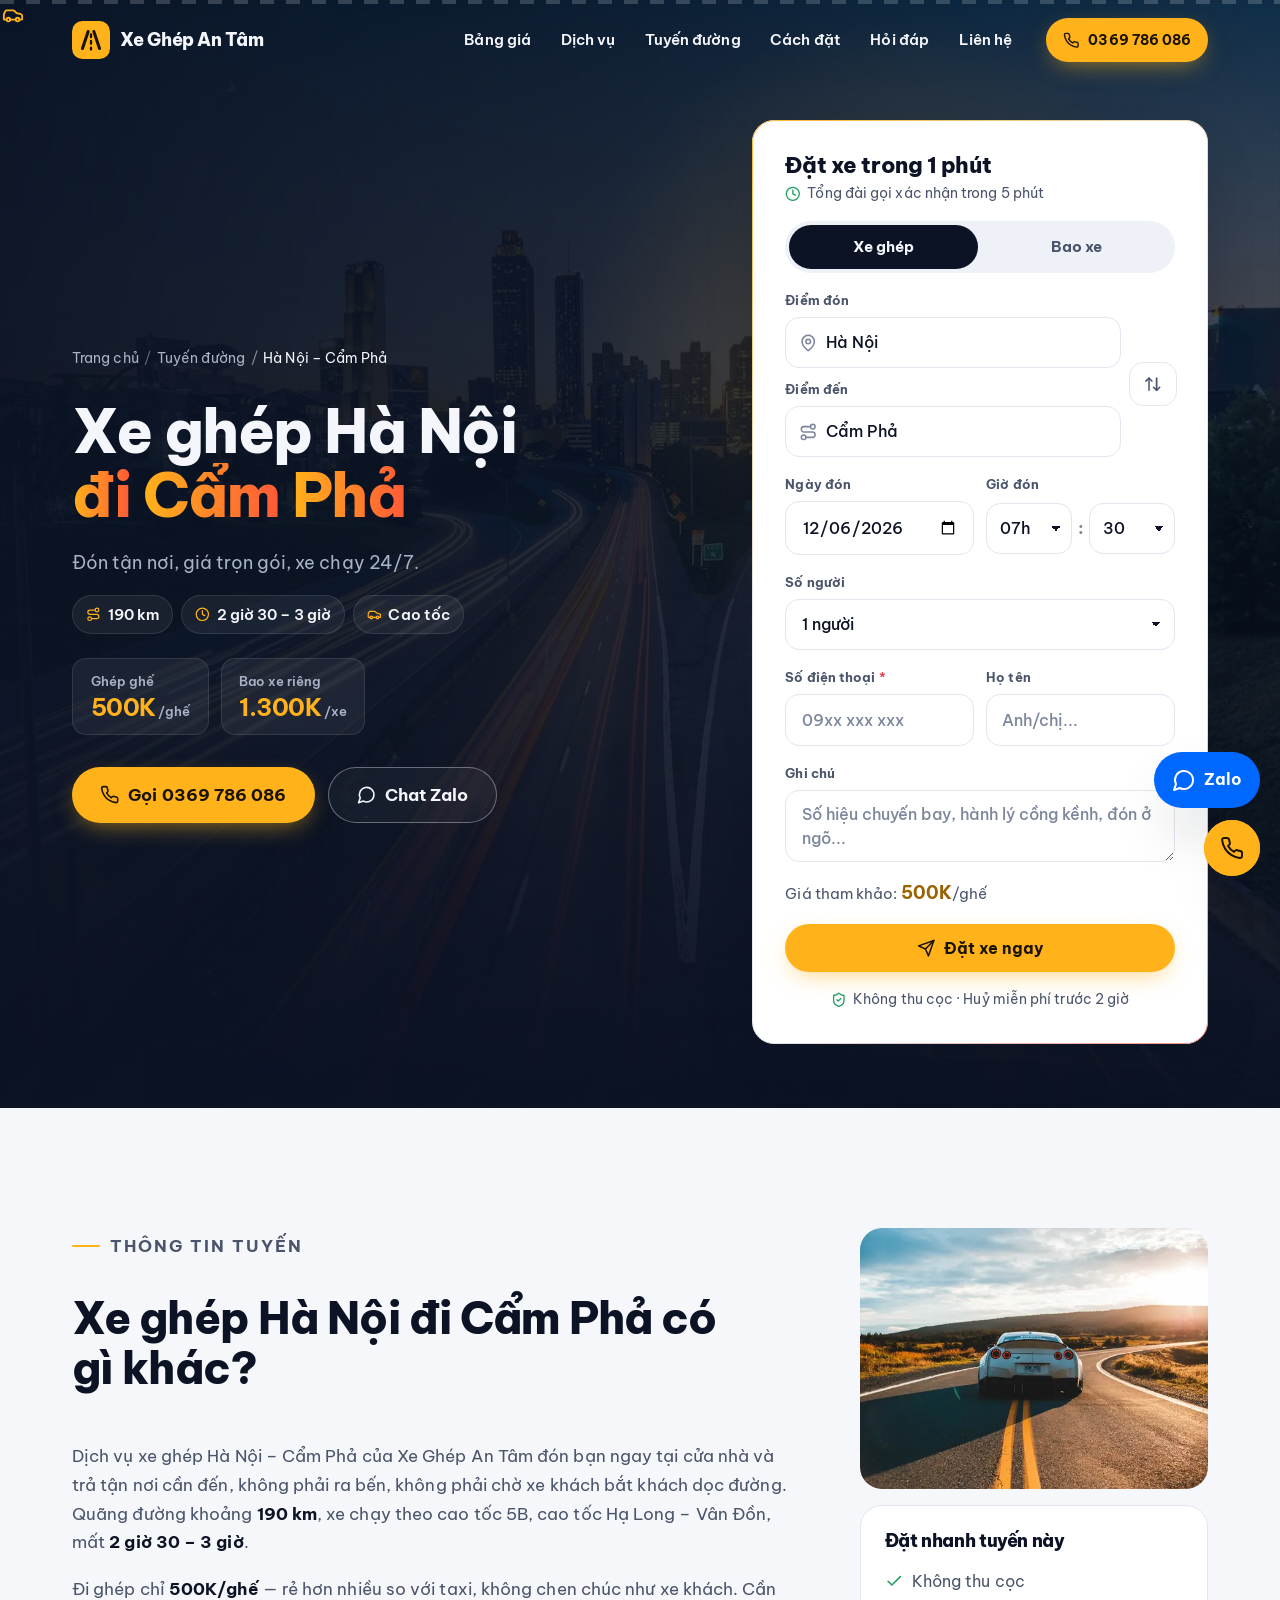
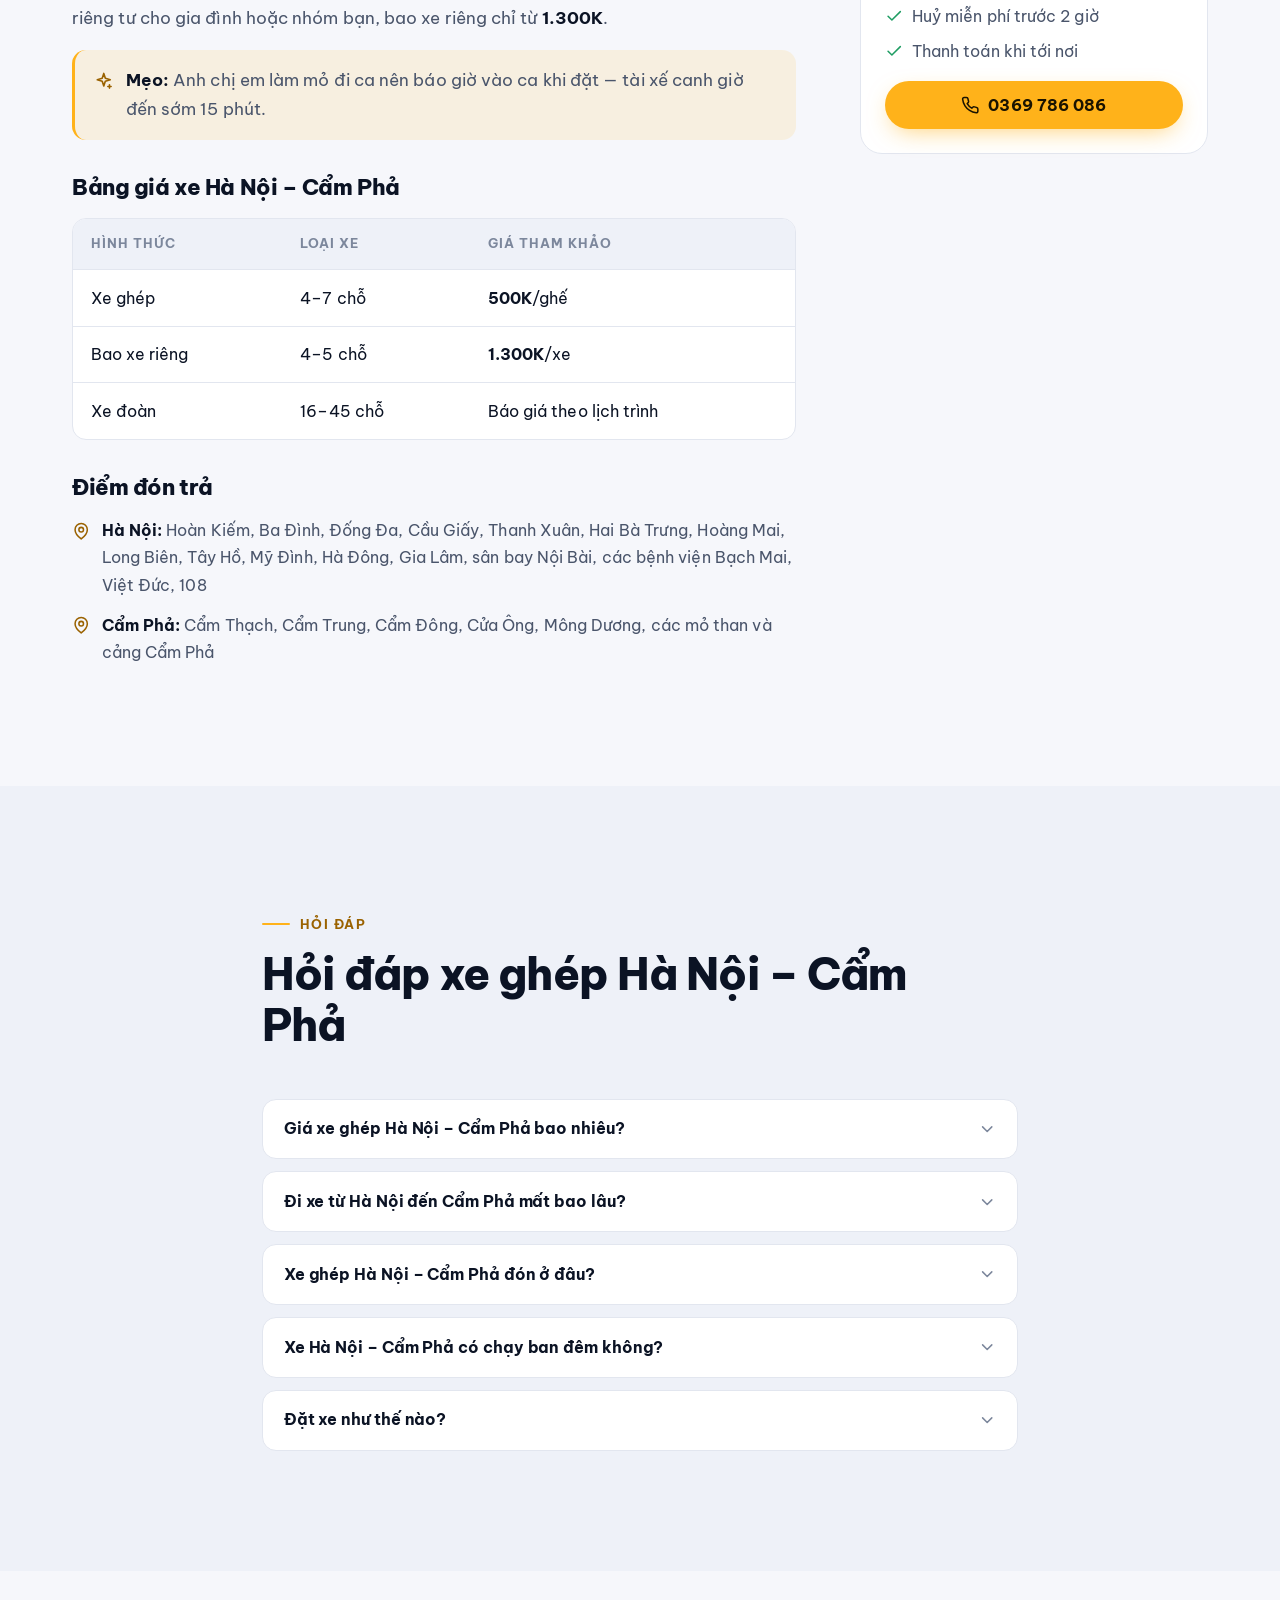
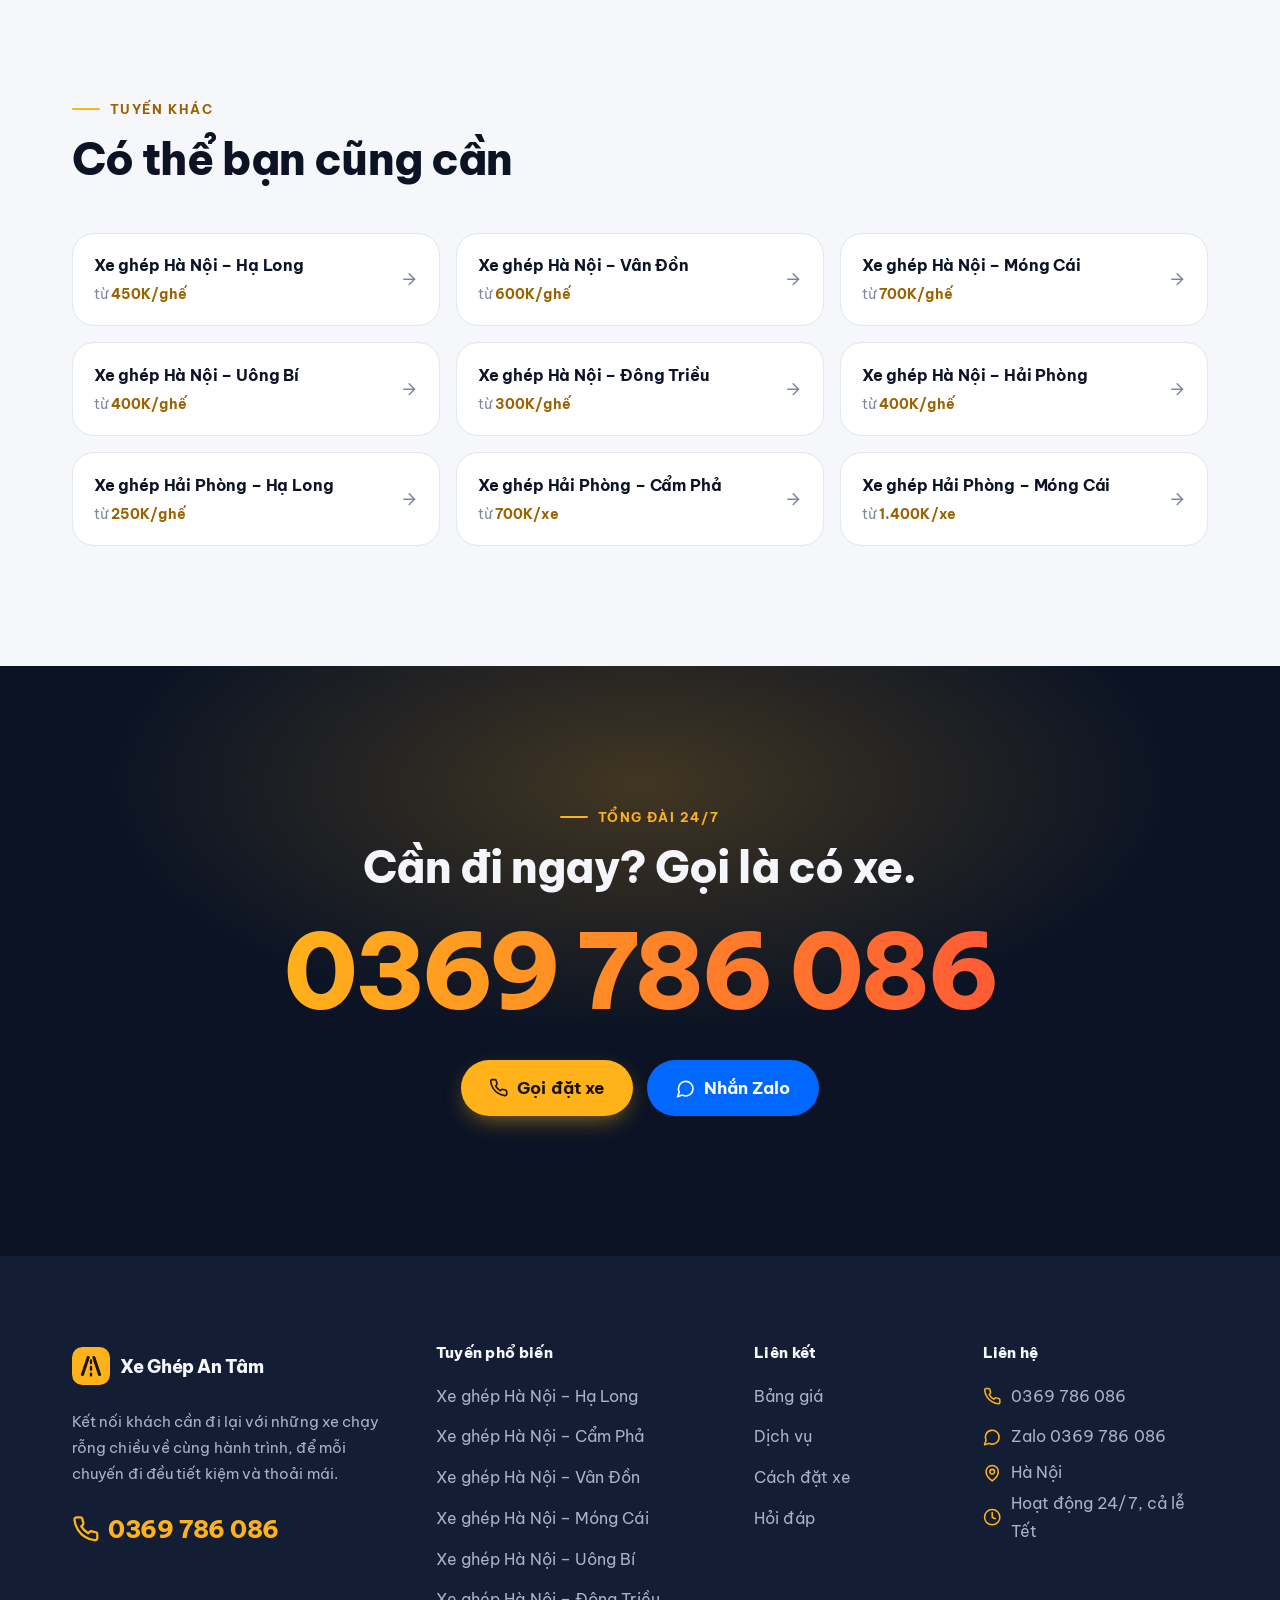
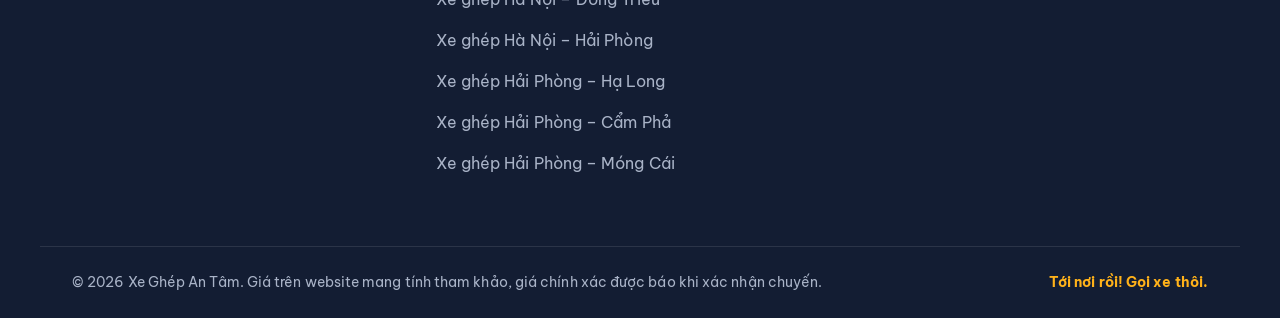
==== tuyen/xe-ghep-ha-noi-cam-pha.html @ deb12f68 "first commit" ====
<!doctype html>
<html lang="vi" class="no-js">
<head>
<meta charset="utf-8">
<script>document.documentElement.className="js"</script>
<meta name="viewport" content="width=device-width, initial-scale=1, viewport-fit=cover">
<title>Xe Ghép Hà Nội – Cẩm Phả Giá Từ 500K, Đón Tận Nơi 24/7</title>
<meta name="description" content="Xe ghép Hà Nội đi Cẩm Phả chỉ 500K/ghế, bao xe từ 1.300K. 190 km, 2 giờ 30 – 3 giờ. Đón trả tận nơi, giá trọn gói, chạy 24/7. Gọi 0369 786 086.">
<link rel="canonical" href="https://xeghepantam.vn/tuyen/xe-ghep-ha-noi-cam-pha.html">
<meta name="robots" content="index, follow, max-image-preview:large, max-snippet:-1">
<meta name="theme-color" content="#0B1324">
<meta name="format-detection" content="telephone=no">
<meta name="geo.region" content="VN-HN">
<meta name="geo.placename" content="Hà Nội">
<meta name="geo.position" content="21.0278;105.8342">
<meta name="ICBM" content="21.0278, 105.8342">
<meta property="og:type" content="website">
<meta property="og:locale" content="vi_VN">
<meta property="og:site_name" content="Xe Ghép An Tâm">
<meta property="og:title" content="Xe Ghép Hà Nội – Cẩm Phả Giá Từ 500K, Đón Tận Nơi 24/7">
<meta property="og:description" content="Xe ghép Hà Nội đi Cẩm Phả chỉ 500K/ghế, bao xe từ 1.300K. 190 km, 2 giờ 30 – 3 giờ. Đón trả tận nơi, giá trọn gói, chạy 24/7. Gọi 0369 786 086.">
<meta property="og:url" content="https://xeghepantam.vn/tuyen/xe-ghep-ha-noi-cam-pha.html">
<meta property="og:image" content="https://xeghepantam.vn/assets/img/og-cover.jpg">
<meta property="og:image:width" content="1200">
<meta property="og:image:height" content="630">
<meta name="twitter:card" content="summary_large_image">
<meta name="twitter:title" content="Xe Ghép Hà Nội – Cẩm Phả Giá Từ 500K, Đón Tận Nơi 24/7">
<meta name="twitter:description" content="Xe ghép Hà Nội đi Cẩm Phả chỉ 500K/ghế, bao xe từ 1.300K. 190 km, 2 giờ 30 – 3 giờ. Đón trả tận nơi, giá trọn gói, chạy 24/7. Gọi 0369 786 086.">
<meta name="twitter:image" content="https://xeghepantam.vn/assets/img/og-cover.jpg">
<link rel="icon" href="../favicon.svg" type="image/svg+xml">
<link rel="apple-touch-icon" href="../assets/img/apple-touch-icon.png">
<link rel="manifest" href="../site.webmanifest">
<link rel="preconnect" href="https://fonts.googleapis.com">
<link rel="preconnect" href="https://fonts.gstatic.com" crossorigin>
<link rel="stylesheet" href="https://fonts.googleapis.com/css2?family=Be+Vietnam+Pro:wght@400;500;600;700;800&amp;display=swap">
<link rel="preload" as="image" href="../assets/img/hero-cao-toc-dem-1920.webp" imagesrcset="../assets/img/hero-cao-toc-dem-960.webp 960w, ../assets/img/hero-cao-toc-dem-1920.webp 1920w" imagesizes="100vw" fetchpriority="high">
<link rel="stylesheet" href="../assets/css/styles.css">
<script type="application/ld+json">{"@context":"https://schema.org","@type":"Service","serviceType":"Xe ghép, bao xe liên tỉnh","name":"Xe ghép Hà Nội – Cẩm Phả","description":"Xe ghép Hà Nội đi Cẩm Phả chỉ 500K/ghế, bao xe từ 1.300K. 190 km, 2 giờ 30 – 3 giờ. Đón trả tận nơi, giá trọn gói, chạy 24/7. Gọi 0369 786 086.","url":"https://xeghepantam.vn/tuyen/xe-ghep-ha-noi-cam-pha.html","provider":{"@id":"https://xeghepantam.vn/#business","@type":"LocalBusiness","name":"Xe Ghép An Tâm","telephone":"+84369786086"},"areaServed":["Hà Nội","Cẩm Phả"],"offers":{"@type":"AggregateOffer","priceCurrency":"VND","lowPrice":500000,"highPrice":1300000,"offerCount":2}}</script><script type="application/ld+json">{"@context":"https://schema.org","@type":"BreadcrumbList","itemListElement":[{"@type":"ListItem","position":1,"name":"Trang chủ","item":"https://xeghepantam.vn/"},{"@type":"ListItem","position":2,"name":"Tuyến đường","item":"https://xeghepantam.vn/#tuyen-duong"},{"@type":"ListItem","position":3,"name":"Xe ghép Hà Nội – Cẩm Phả","item":"https://xeghepantam.vn/tuyen/xe-ghep-ha-noi-cam-pha.html"}]}</script><script type="application/ld+json">{"@context":"https://schema.org","@type":"FAQPage","mainEntity":[{"@type":"Question","name":"Giá xe ghép Hà Nội – Cẩm Phả bao nhiêu?","acceptedAnswer":{"@type":"Answer","text":"Xe ghép Hà Nội – Cẩm Phả: ghép ghế 500K/ghế; bao xe riêng 1.300K. Giá trọn gói đã gồm xăng xe, lái xe và vé cao tốc, được chốt khi tổng đài xác nhận."}},{"@type":"Question","name":"Đi xe từ Hà Nội đến Cẩm Phả mất bao lâu?","acceptedAnswer":{"@type":"Answer","text":"Quãng đường khoảng 190 km, xe đi mất 2 giờ 30 – 3 giờ theo cao tốc 5B, cao tốc Hạ Long – Vân Đồn, tuỳ tình trạng giao thông."}},{"@type":"Question","name":"Xe ghép Hà Nội – Cẩm Phả đón ở đâu?","acceptedAnswer":{"@type":"Answer","text":"Xe đón trả tận nơi tại Hoàn Kiếm, Ba Đình, Đống Đa, Cầu Giấy, Thanh Xuân, Hai Bà Trưng, Hoàng Mai, Long Biên, Tây Hồ, Mỹ Đình, Hà Đông, Gia Lâm, sân bay Nội Bài, các bệnh viện Bạch Mai, Việt Đức, 108 và Cẩm Thạch, Cẩm Trung, Cẩm Đông, Cửa Ông, Mông Dương, các mỏ than và cảng Cẩm Phả. Điểm xa trung tâm vui lòng báo khi đặt."}},{"@type":"Question","name":"Xe Hà Nội – Cẩm Phả có chạy ban đêm không?","acceptedAnswer":{"@type":"Answer","text":"Có. Xe chạy liên tục 24/7, kể cả chuyến đêm và ngày lễ Tết. Chuyến sau 22h nên đặt trước để được xếp xe."}},{"@type":"Question","name":"Đặt xe như thế nào?","acceptedAnswer":{"@type":"Answer","text":"Điền form trên trang, gọi 0369 786 086 hoặc nhắn Zalo. Tổng đài gọi lại xác nhận trong 5 phút."}}]}</script>
</head>
<body class="page-route">
<a class="skip-link" href="#noi-dung">Bỏ qua tới nội dung</a>
<div class="road-progress" aria-hidden="true"><span class="road-progress__bar"></span><span class="road-progress__car"><svg class="ico" viewBox="0 0 24 24" fill="none" stroke="currentColor" stroke-width="2" stroke-linecap="round" stroke-linejoin="round" aria-hidden="true"><path d="M19 17h2c.6 0 1-.4 1-1v-3c0-.9-.7-1.7-1.5-1.9C18.7 10.6 16 10 16 10s-1.3-1.4-2.2-2.3c-.5-.4-1.1-.7-1.8-.7H5c-.6 0-1.1.4-1.4.9l-1.4 2.9A3.7 3.7 0 0 0 2 12v4c0 .6.4 1 1 1h2"/><circle cx="7" cy="17" r="2"/><path d="M9 17h6"/><circle cx="17" cy="17" r="2"/></svg></span></div>
<header class="site-header" data-header>
  <div class="container header-inner">
    <a class="brand" href="../index.html" aria-label="Xe Ghép An Tâm – Trang chủ"><svg class="logo-mark" viewBox="0 0 40 40" aria-hidden="true"><rect width="40" height="40" rx="11" class="logo-bg"/><path d="M11 29 17 11M29 29 23 11" class="logo-road"/><path d="M20 14v3M20 21v3M20 28v2" class="logo-lane"/></svg><span>Xe Ghép An Tâm</span></a>
    <nav class="nav" id="site-nav" aria-label="Điều hướng chính"><ul><li><a href="../index.html#bang-gia">Bảng giá</a></li><li><a href="../index.html#dich-vu">Dịch vụ</a></li><li><a href="../index.html#tuyen-duong">Tuyến đường</a></li><li><a href="../index.html#quy-trinh">Cách đặt</a></li><li><a href="../index.html#hoi-dap">Hỏi đáp</a></li><li><a href="../index.html#lien-he">Liên hệ</a></li></ul></nav>
    <a class="btn btn-primary btn-sm header-call" href="tel:+84369786086" data-magnet><svg class="ico" viewBox="0 0 24 24" fill="none" stroke="currentColor" stroke-width="2" stroke-linecap="round" stroke-linejoin="round" aria-hidden="true"><path d="M22 16.92v3a2 2 0 0 1-2.18 2 19.79 19.79 0 0 1-8.63-3.07 19.5 19.5 0 0 1-6-6 19.79 19.79 0 0 1-3.07-8.67A2 2 0 0 1 4.11 2h3a2 2 0 0 1 2 1.72c.13.96.36 1.9.7 2.81a2 2 0 0 1-.45 2.11L8.09 9.91a16 16 0 0 0 6 6l1.27-1.27a2 2 0 0 1 2.11-.45c.91.34 1.85.57 2.81.7A2 2 0 0 1 22 16.92z"/></svg><span>0369 786 086</span></a>
    <button class="nav-toggle" type="button" aria-expanded="false" aria-controls="site-nav" aria-label="Mở menu"><svg class="ico ico-open" viewBox="0 0 24 24" fill="none" stroke="currentColor" stroke-width="2" stroke-linecap="round" stroke-linejoin="round" aria-hidden="true"><path d="M4 6h16M4 12h16M4 18h16"/></svg><svg class="ico ico-close" viewBox="0 0 24 24" fill="none" stroke="currentColor" stroke-width="2" stroke-linecap="round" stroke-linejoin="round" aria-hidden="true"><path d="M18 6 6 18M6 6l12 12"/></svg></button>
  </div>
</header>
<main id="noi-dung">
<section class="hero hero--route" aria-labelledby="hero-title">
  <div class="hero__media" aria-hidden="false">
    <img class="hero__img" data-parallax src="../assets/img/hero-cao-toc-dem-1920.webp"
      srcset="../assets/img/hero-cao-toc-dem-960.webp 960w, ../assets/img/hero-cao-toc-dem-1920.webp 1920w"
      sizes="100vw" width="1920" height="1239" alt="Xe ghép Hà Nội đi Cẩm Phả trên cao tốc" fetchpriority="high" decoding="async">
    <div class="hero__shade"></div>
    <div class="streaks" aria-hidden="true"><span class="streak" style="--s:0"></span><span class="streak" style="--s:1"></span><span class="streak" style="--s:2"></span><span class="streak" style="--s:3"></span><span class="streak" style="--s:4"></span><span class="streak" style="--s:5"></span><span class="streak" style="--s:6"></span></div>
    <div class="hero__spot" aria-hidden="true"></div>
  </div>
  <div class="container hero-grid">
    <div class="hero__copy">
      <nav class="crumbs" aria-label="Breadcrumb" data-anim style="--d:0"><ol>
        <li><a href="../index.html">Trang chủ</a></li><li><a href="../index.html#tuyen-duong">Tuyến đường</a></li>
        <li aria-current="page">Hà Nội – Cẩm Phả</li></ol></nav>
      <h1 class="h1 h1--route" id="hero-title"><span class="h1-word"><span style="--i:0">Xe</span></span> <span class="h1-word"><span style="--i:1">ghép</span></span> <span class="h1-word"><span style="--i:2">Hà</span></span> <span class="h1-word"><span style="--i:3">Nội</span></span><br> <span class="nowrap"><span class="h1-word h1-word--hl"><span style="--i:4">đi</span></span> <span class="h1-word h1-word--hl"><span style="--i:5">Cẩm</span></span> <span class="h1-word h1-word--hl"><span style="--i:6">Phả</span></span></span></h1>
      <p class="hero__lead" data-anim style="--d:5">Đón tận nơi, giá trọn gói, xe chạy 24/7.</p>
      <ul class="route-meta" data-anim style="--d:6">
        <li><svg class="ico" viewBox="0 0 24 24" fill="none" stroke="currentColor" stroke-width="2" stroke-linecap="round" stroke-linejoin="round" aria-hidden="true"><circle cx="6" cy="19" r="3"/><path d="M9 19h8.5a3.5 3.5 0 0 0 0-7h-11a3.5 3.5 0 0 1 0-7H15"/><circle cx="18" cy="5" r="3"/></svg>190 km</li><li><svg class="ico" viewBox="0 0 24 24" fill="none" stroke="currentColor" stroke-width="2" stroke-linecap="round" stroke-linejoin="round" aria-hidden="true"><circle cx="12" cy="12" r="10"/><path d="M12 6v6l4 2"/></svg>2 giờ 30 – 3 giờ</li><li><svg class="ico" viewBox="0 0 24 24" fill="none" stroke="currentColor" stroke-width="2" stroke-linecap="round" stroke-linejoin="round" aria-hidden="true"><path d="M19 17h2c.6 0 1-.4 1-1v-3c0-.9-.7-1.7-1.5-1.9C18.7 10.6 16 10 16 10s-1.3-1.4-2.2-2.3c-.5-.4-1.1-.7-1.8-.7H5c-.6 0-1.1.4-1.4.9l-1.4 2.9A3.7 3.7 0 0 0 2 12v4c0 .6.4 1 1 1h2"/><circle cx="7" cy="17" r="2"/><path d="M9 17h6"/><circle cx="17" cy="17" r="2"/></svg>Cao tốc</li></ul>
      <ul class="price-chips" data-anim style="--d:7"><li><span>Ghép ghế</span><b>500K<small>/ghế</small></b></li><li><span>Bao xe riêng</span><b>1.300K<small>/xe</small></b></li></ul>
      <div class="hero__ctas" data-anim style="--d:9">
        <a class="btn btn-primary btn-lg" href="tel:+84369786086" data-magnet><svg class="ico" viewBox="0 0 24 24" fill="none" stroke="currentColor" stroke-width="2" stroke-linecap="round" stroke-linejoin="round" aria-hidden="true"><path d="M22 16.92v3a2 2 0 0 1-2.18 2 19.79 19.79 0 0 1-8.63-3.07 19.5 19.5 0 0 1-6-6 19.79 19.79 0 0 1-3.07-8.67A2 2 0 0 1 4.11 2h3a2 2 0 0 1 2 1.72c.13.96.36 1.9.7 2.81a2 2 0 0 1-.45 2.11L8.09 9.91a16 16 0 0 0 6 6l1.27-1.27a2 2 0 0 1 2.11-.45c.91.34 1.85.57 2.81.7A2 2 0 0 1 22 16.92z"/></svg><span>Gọi 0369 786 086</span></a>
        <a class="btn btn-ghost btn-lg" href="https://zalo.me/0369786086" target="_blank" rel="noopener"><svg class="ico" viewBox="0 0 24 24" fill="none" stroke="currentColor" stroke-width="2" stroke-linecap="round" stroke-linejoin="round" aria-hidden="true"><path d="M7.9 20A9 9 0 1 0 4 16.1L2 22z"/></svg><span>Chat Zalo</span></a>
      </div>
    </div>
    <div class="hero__form" id="dat-xe" data-anim style="--d:4"><form class="booking card" id="booking-form" novalidate aria-labelledby="booking-title">
  <div class="booking__head">
    <h2 class="booking__title" id="booking-title">Đặt xe trong 1 phút</h2>
    <p class="booking__sub"><svg class="ico" viewBox="0 0 24 24" fill="none" stroke="currentColor" stroke-width="2" stroke-linecap="round" stroke-linejoin="round" aria-hidden="true"><circle cx="12" cy="12" r="10"/><path d="M12 6v6l4 2"/></svg> Tổng đài gọi xác nhận trong 5 phút</p>
  </div>
  <fieldset class="seg" aria-label="Hình thức đi"><label class="seg__opt"><input type="radio" name="loai" value="Xe ghép" checked><span>Xe ghép</span></label><label class="seg__opt"><input type="radio" name="loai" value="Bao xe"><span>Bao xe</span></label></fieldset>
  <div class="route-fields">
    <div class="field"><label for="f-from">Điểm đón</label>
      <div class="field__icon"><svg class="ico" viewBox="0 0 24 24" fill="none" stroke="currentColor" stroke-width="2" stroke-linecap="round" stroke-linejoin="round" aria-hidden="true"><path d="M20 10c0 6-8 12-8 12s-8-6-8-12a8 8 0 0 1 16 0Z"/><circle cx="12" cy="10" r="3"/></svg><input id="f-from" name="diem_don" list="dl-places" placeholder="VD: Cầu Giấy, Hà Nội" value="Hà Nội" required autocomplete="address-level2"></div></div>
    <button class="swap" type="button" data-swap aria-label="Đổi chiều điểm đón và điểm đến"><svg class="ico" viewBox="0 0 24 24" fill="none" stroke="currentColor" stroke-width="2" stroke-linecap="round" stroke-linejoin="round" aria-hidden="true"><path d="m16 3 4 4-4 4"/><path d="M20 7H4"/><path d="m8 21-4-4 4-4"/><path d="M4 17h16"/></svg></button>
    <div class="field"><label for="f-to">Điểm đến</label>
      <div class="field__icon"><svg class="ico" viewBox="0 0 24 24" fill="none" stroke="currentColor" stroke-width="2" stroke-linecap="round" stroke-linejoin="round" aria-hidden="true"><circle cx="6" cy="19" r="3"/><path d="M9 19h8.5a3.5 3.5 0 0 0 0-7h-11a3.5 3.5 0 0 1 0-7H15"/><circle cx="18" cy="5" r="3"/></svg><input id="f-to" name="diem_den" list="dl-places" placeholder="VD: Bãi Cháy, Hạ Long" value="Cẩm Phả" required></div></div>
  </div>
  <datalist id="dl-places"><option value="Cẩm Phả"><option value="Hà Nội"><option value="Hạ Long"><option value="Hải Phòng"><option value="Móng Cái"><option value="Uông Bí"><option value="Vân Đồn"><option value="Đông Triều"></datalist>
  <div class="grid-2">
    <div class="field"><label for="f-date">Ngày đón</label>
      <input id="f-date" name="ngay_don" type="date" required></div>
    <div class="field"><label for="f-hour">Giờ đón</label>
      <div class="time-pick">
        <select id="f-hour" name="gio" aria-label="Giờ"><option value="00">00h</option><option value="01">01h</option><option value="02">02h</option><option value="03">03h</option><option value="04">04h</option><option value="05">05h</option><option value="06">06h</option><option value="07">07h</option><option value="08">08h</option><option value="09">09h</option><option value="10">10h</option><option value="11">11h</option><option value="12">12h</option><option value="13">13h</option><option value="14">14h</option><option value="15">15h</option><option value="16">16h</option><option value="17">17h</option><option value="18">18h</option><option value="19">19h</option><option value="20">20h</option><option value="21">21h</option><option value="22">22h</option><option value="23">23h</option></select><span aria-hidden="true">:</span>
        <select id="f-min" name="phut" aria-label="Phút"><option value="00">00</option><option value="05">05</option><option value="10">10</option><option value="15">15</option><option value="20">20</option><option value="25">25</option><option value="30">30</option><option value="35">35</option><option value="40">40</option><option value="45">45</option><option value="50">50</option><option value="55">55</option></select></div></div>
  </div>
  <div class="grid-2">
    <div class="field"><label for="f-seats" data-seat-label>Số người</label>
      <select id="f-seats" name="so_nguoi"><option value="1">1 người</option><option value="2">2 người</option><option value="3">3 người</option><option value="4">4 người</option><option value="5">5 người</option><option value="6">6 người</option><option value="7">7 người</option></select></div>
    <div class="field field--car" data-car-field hidden><label for="f-car">Loại xe</label>
      <select id="f-car" name="loai_xe"><option>Xe 4–5 chỗ</option><option>Xe 7 chỗ</option><option>Xe 16 chỗ</option><option>Xe 29 chỗ</option><option>Xe 45 chỗ</option></select></div>
  </div>
  <div class="grid-2">
    <div class="field"><label for="f-phone">Số điện thoại <abbr title="bắt buộc">*</abbr></label>
      <input id="f-phone" name="sdt" type="tel" inputmode="tel" placeholder="09xx xxx xxx" required autocomplete="tel"></div>
    <div class="field"><label for="f-name">Họ tên</label>
      <input id="f-name" name="ho_ten" placeholder="Anh/chị..." autocomplete="name"></div>
  </div>
  <div class="field"><label for="f-note">Ghi chú</label>
    <textarea id="f-note" name="ghi_chu" rows="2" placeholder="Số hiệu chuyến bay, hành lý cồng kềnh, đón ở ngõ..."></textarea></div>
  <input class="hp" name="website" tabindex="-1" autocomplete="off" aria-hidden="true">
  <p class="estimate" data-estimate aria-live="polite"></p>
  <p class="form-error" data-form-error role="alert"></p>
  <button class="btn btn-primary btn-block" type="submit"><svg class="ico" viewBox="0 0 24 24" fill="none" stroke="currentColor" stroke-width="2" stroke-linecap="round" stroke-linejoin="round" aria-hidden="true"><path d="m22 2-7 20-4-9-9-4Z"/><path d="M22 2 11 13"/></svg><span>Đặt xe ngay</span></button>
  <p class="booking__foot"><svg class="ico" viewBox="0 0 24 24" fill="none" stroke="currentColor" stroke-width="2" stroke-linecap="round" stroke-linejoin="round" aria-hidden="true"><path d="M20 13c0 5-3.5 7.5-7.66 8.95a1 1 0 0 1-.67-.01C7.5 20.5 4 18 4 13V6a1 1 0 0 1 1-1c2 0 4.5-1.2 6.24-2.72a1.17 1.17 0 0 1 1.52 0C14.51 3.81 17 5 19 5a1 1 0 0 1 1 1z"/><path d="m9 12 2 2 4-4"/></svg> Không thu cọc · Huỷ miễn phí trước 2 giờ</p>
</form></div>
  </div>
</section>

<section class="section" aria-labelledby="about-title">
  <div class="container article-grid">
    <article class="prose">
      <p class="eyebrow" data-reveal>Thông tin tuyến</p>
      <h2 class="h2" id="about-title" data-float>Xe ghép Hà Nội đi Cẩm Phả có gì khác?</h2>
      <p data-reveal>Dịch vụ xe ghép Hà Nội – Cẩm Phả của Xe Ghép An Tâm đón bạn ngay tại cửa nhà và trả tận nơi cần đến,
        không phải ra bến, không phải chờ xe khách bắt khách dọc đường. Quãng đường khoảng <strong>190 km</strong>,
        xe chạy theo cao tốc 5B, cao tốc Hạ Long – Vân Đồn, mất <strong>2 giờ 30 – 3 giờ</strong>.</p>
      <p data-reveal>Đi ghép chỉ <strong>500K/ghế</strong> — rẻ hơn nhiều so với taxi, không chen chúc như xe khách. Cần riêng tư cho gia đình hoặc nhóm bạn, bao xe riêng chỉ từ <strong>1.300K</strong>.</p>
      <p class="tip" data-reveal><svg class="ico" viewBox="0 0 24 24" fill="none" stroke="currentColor" stroke-width="2" stroke-linecap="round" stroke-linejoin="round" aria-hidden="true"><path d="M12 3l1.9 5.8L20 10.7l-6.1 1.9L12 18.4l-1.9-5.8L4 10.7l6.1-1.9z"/><path d="M19 17v4M17 19h4"/></svg><span><strong>Mẹo:</strong> Anh chị em làm mỏ đi ca nên báo giờ vào ca khi đặt — tài xế canh giờ đến sớm 15 phút.</span></p>
      <h3 data-reveal>Bảng giá xe Hà Nội – Cẩm Phả</h3>
      <div class="table-wrap" data-reveal><table class="price-table">
        <thead><tr><th scope="col">Hình thức</th><th scope="col">Loại xe</th><th scope="col">Giá tham khảo</th></tr></thead>
        <tbody>
          <tr><td>Xe ghép</td><td>4–7 chỗ</td><td><b>500K</b>/ghế</td></tr><tr><td>Bao xe riêng</td><td>4–5 chỗ</td><td><b>1.300K</b>/xe</td></tr>
          <tr><td>Xe đoàn</td><td>16–45 chỗ</td><td>Báo giá theo lịch trình</td></tr>
        </tbody></table></div>
      <h3 data-reveal>Điểm đón trả</h3>
      <ul class="areas" data-reveal>
        <li><svg class="ico" viewBox="0 0 24 24" fill="none" stroke="currentColor" stroke-width="2" stroke-linecap="round" stroke-linejoin="round" aria-hidden="true"><path d="M20 10c0 6-8 12-8 12s-8-6-8-12a8 8 0 0 1 16 0Z"/><circle cx="12" cy="10" r="3"/></svg><div><b>Hà Nội:</b> Hoàn Kiếm, Ba Đình, Đống Đa, Cầu Giấy, Thanh Xuân, Hai Bà Trưng, Hoàng Mai, Long Biên, Tây Hồ, Mỹ Đình, Hà Đông, Gia Lâm, sân bay Nội Bài, các bệnh viện Bạch Mai, Việt Đức, 108</div></li>
        <li><svg class="ico" viewBox="0 0 24 24" fill="none" stroke="currentColor" stroke-width="2" stroke-linecap="round" stroke-linejoin="round" aria-hidden="true"><path d="M20 10c0 6-8 12-8 12s-8-6-8-12a8 8 0 0 1 16 0Z"/><circle cx="12" cy="10" r="3"/></svg><div><b>Cẩm Phả:</b> Cẩm Thạch, Cẩm Trung, Cẩm Đông, Cửa Ông, Mông Dương, các mỏ than và cảng Cẩm Phả</div></li></ul>
    </article>
    <aside class="article-aside" data-reveal>
      <img class="aside-img" src="../assets/img/duong-dai-1200.webp" srcset="../assets/img/duong-dai-640.webp 640w, ../assets/img/duong-dai-1200.webp 1200w" sizes="(max-width: 1024px) 100vw, 40vw" width="1200" height="800" alt="Xe phục vụ tuyến Hà Nội – Cẩm Phả" loading="lazy" decoding="async">
      <div class="aside-card card">
        <h3>Đặt nhanh tuyến này</h3>
        <ul class="aside-list"><li><svg class="ico" viewBox="0 0 24 24" fill="none" stroke="currentColor" stroke-width="2" stroke-linecap="round" stroke-linejoin="round" aria-hidden="true"><path d="M20 6 9 17l-5-5"/></svg>Không thu cọc</li><li><svg class="ico" viewBox="0 0 24 24" fill="none" stroke="currentColor" stroke-width="2" stroke-linecap="round" stroke-linejoin="round" aria-hidden="true"><path d="M20 6 9 17l-5-5"/></svg>Huỷ miễn phí trước 2 giờ</li><li><svg class="ico" viewBox="0 0 24 24" fill="none" stroke="currentColor" stroke-width="2" stroke-linecap="round" stroke-linejoin="round" aria-hidden="true"><path d="M20 6 9 17l-5-5"/></svg>Thanh toán khi tới nơi</li></ul>
        <a class="btn btn-primary btn-block" href="tel:+84369786086"><svg class="ico" viewBox="0 0 24 24" fill="none" stroke="currentColor" stroke-width="2" stroke-linecap="round" stroke-linejoin="round" aria-hidden="true"><path d="M22 16.92v3a2 2 0 0 1-2.18 2 19.79 19.79 0 0 1-8.63-3.07 19.5 19.5 0 0 1-6-6 19.79 19.79 0 0 1-3.07-8.67A2 2 0 0 1 4.11 2h3a2 2 0 0 1 2 1.72c.13.96.36 1.9.7 2.81a2 2 0 0 1-.45 2.11L8.09 9.91a16 16 0 0 0 6 6l1.27-1.27a2 2 0 0 1 2.11-.45c.91.34 1.85.57 2.81.7A2 2 0 0 1 22 16.92z"/></svg><span>0369 786 086</span></a>
      </div>
    </aside>
  </div>
</section>

<section class="section section--alt" id="hoi-dap" aria-labelledby="faq-title">
  <div class="container container--narrow">
    <p class="eyebrow" data-reveal>Hỏi đáp</p>
    <h2 class="h2" id="faq-title" data-float>Hỏi đáp xe ghép Hà Nội – Cẩm Phả</h2>
    <div class="faq"><details class="faq__item" data-reveal><summary><h3>Giá xe ghép Hà Nội – Cẩm Phả bao nhiêu?</h3><svg class="ico" viewBox="0 0 24 24" fill="none" stroke="currentColor" stroke-width="2" stroke-linecap="round" stroke-linejoin="round" aria-hidden="true"><path d="m6 9 6 6 6-6"/></svg></summary><div class="faq__a"><p>Xe ghép Hà Nội – Cẩm Phả: ghép ghế 500K/ghế; bao xe riêng 1.300K. Giá trọn gói đã gồm xăng xe, lái xe và vé cao tốc, được chốt khi tổng đài xác nhận.</p></div></details><details class="faq__item" data-reveal><summary><h3>Đi xe từ Hà Nội đến Cẩm Phả mất bao lâu?</h3><svg class="ico" viewBox="0 0 24 24" fill="none" stroke="currentColor" stroke-width="2" stroke-linecap="round" stroke-linejoin="round" aria-hidden="true"><path d="m6 9 6 6 6-6"/></svg></summary><div class="faq__a"><p>Quãng đường khoảng 190 km, xe đi mất 2 giờ 30 – 3 giờ theo cao tốc 5B, cao tốc Hạ Long – Vân Đồn, tuỳ tình trạng giao thông.</p></div></details><details class="faq__item" data-reveal><summary><h3>Xe ghép Hà Nội – Cẩm Phả đón ở đâu?</h3><svg class="ico" viewBox="0 0 24 24" fill="none" stroke="currentColor" stroke-width="2" stroke-linecap="round" stroke-linejoin="round" aria-hidden="true"><path d="m6 9 6 6 6-6"/></svg></summary><div class="faq__a"><p>Xe đón trả tận nơi tại Hoàn Kiếm, Ba Đình, Đống Đa, Cầu Giấy, Thanh Xuân, Hai Bà Trưng, Hoàng Mai, Long Biên, Tây Hồ, Mỹ Đình, Hà Đông, Gia Lâm, sân bay Nội Bài, các bệnh viện Bạch Mai, Việt Đức, 108 và Cẩm Thạch, Cẩm Trung, Cẩm Đông, Cửa Ông, Mông Dương, các mỏ than và cảng Cẩm Phả. Điểm xa trung tâm vui lòng báo khi đặt.</p></div></details><details class="faq__item" data-reveal><summary><h3>Xe Hà Nội – Cẩm Phả có chạy ban đêm không?</h3><svg class="ico" viewBox="0 0 24 24" fill="none" stroke="currentColor" stroke-width="2" stroke-linecap="round" stroke-linejoin="round" aria-hidden="true"><path d="m6 9 6 6 6-6"/></svg></summary><div class="faq__a"><p>Có. Xe chạy liên tục 24/7, kể cả chuyến đêm và ngày lễ Tết. Chuyến sau 22h nên đặt trước để được xếp xe.</p></div></details><details class="faq__item" data-reveal><summary><h3>Đặt xe như thế nào?</h3><svg class="ico" viewBox="0 0 24 24" fill="none" stroke="currentColor" stroke-width="2" stroke-linecap="round" stroke-linejoin="round" aria-hidden="true"><path d="m6 9 6 6 6-6"/></svg></summary><div class="faq__a"><p>Điền form trên trang, gọi 0369 786 086 hoặc nhắn Zalo. Tổng đài gọi lại xác nhận trong 5 phút.</p></div></details></div>
  </div>
</section>

<section class="section" aria-labelledby="other-title">
  <div class="container">
    <p class="eyebrow" data-reveal>Tuyến khác</p>
    <h2 class="h2" id="other-title" data-float>Có thể bạn cũng cần</h2>
    <ul class="route-list"><li><a class="route-link card" href="xe-ghep-ha-noi-ha-long.html"><span class="route-link__name">Xe ghép Hà Nội – Hạ Long</span><span class="route-link__meta">từ <b>450K/ghế</b></span><svg class="ico route-link__arrow" viewBox="0 0 24 24" fill="none" stroke="currentColor" stroke-width="2" stroke-linecap="round" stroke-linejoin="round" aria-hidden="true"><path d="M5 12h14"/><path d="m12 5 7 7-7 7"/></svg></a></li><li><a class="route-link card" href="xe-ghep-ha-noi-van-don.html"><span class="route-link__name">Xe ghép Hà Nội – Vân Đồn</span><span class="route-link__meta">từ <b>600K/ghế</b></span><svg class="ico route-link__arrow" viewBox="0 0 24 24" fill="none" stroke="currentColor" stroke-width="2" stroke-linecap="round" stroke-linejoin="round" aria-hidden="true"><path d="M5 12h14"/><path d="m12 5 7 7-7 7"/></svg></a></li><li><a class="route-link card" href="xe-ghep-ha-noi-mong-cai.html"><span class="route-link__name">Xe ghép Hà Nội – Móng Cái</span><span class="route-link__meta">từ <b>700K/ghế</b></span><svg class="ico route-link__arrow" viewBox="0 0 24 24" fill="none" stroke="currentColor" stroke-width="2" stroke-linecap="round" stroke-linejoin="round" aria-hidden="true"><path d="M5 12h14"/><path d="m12 5 7 7-7 7"/></svg></a></li><li><a class="route-link card" href="xe-ghep-ha-noi-uong-bi.html"><span class="route-link__name">Xe ghép Hà Nội – Uông Bí</span><span class="route-link__meta">từ <b>400K/ghế</b></span><svg class="ico route-link__arrow" viewBox="0 0 24 24" fill="none" stroke="currentColor" stroke-width="2" stroke-linecap="round" stroke-linejoin="round" aria-hidden="true"><path d="M5 12h14"/><path d="m12 5 7 7-7 7"/></svg></a></li><li><a class="route-link card" href="xe-ghep-ha-noi-dong-trieu.html"><span class="route-link__name">Xe ghép Hà Nội – Đông Triều</span><span class="route-link__meta">từ <b>300K/ghế</b></span><svg class="ico route-link__arrow" viewBox="0 0 24 24" fill="none" stroke="currentColor" stroke-width="2" stroke-linecap="round" stroke-linejoin="round" aria-hidden="true"><path d="M5 12h14"/><path d="m12 5 7 7-7 7"/></svg></a></li><li><a class="route-link card" href="xe-ghep-ha-noi-hai-phong.html"><span class="route-link__name">Xe ghép Hà Nội – Hải Phòng</span><span class="route-link__meta">từ <b>400K/ghế</b></span><svg class="ico route-link__arrow" viewBox="0 0 24 24" fill="none" stroke="currentColor" stroke-width="2" stroke-linecap="round" stroke-linejoin="round" aria-hidden="true"><path d="M5 12h14"/><path d="m12 5 7 7-7 7"/></svg></a></li><li><a class="route-link card" href="xe-ghep-hai-phong-ha-long.html"><span class="route-link__name">Xe ghép Hải Phòng – Hạ Long</span><span class="route-link__meta">từ <b>250K/ghế</b></span><svg class="ico route-link__arrow" viewBox="0 0 24 24" fill="none" stroke="currentColor" stroke-width="2" stroke-linecap="round" stroke-linejoin="round" aria-hidden="true"><path d="M5 12h14"/><path d="m12 5 7 7-7 7"/></svg></a></li><li><a class="route-link card" href="xe-ghep-hai-phong-cam-pha.html"><span class="route-link__name">Xe ghép Hải Phòng – Cẩm Phả</span><span class="route-link__meta">từ <b>700K/xe</b></span><svg class="ico route-link__arrow" viewBox="0 0 24 24" fill="none" stroke="currentColor" stroke-width="2" stroke-linecap="round" stroke-linejoin="round" aria-hidden="true"><path d="M5 12h14"/><path d="m12 5 7 7-7 7"/></svg></a></li><li><a class="route-link card" href="xe-ghep-hai-phong-mong-cai.html"><span class="route-link__name">Xe ghép Hải Phòng – Móng Cái</span><span class="route-link__meta">từ <b>1.400K/xe</b></span><svg class="ico route-link__arrow" viewBox="0 0 24 24" fill="none" stroke="currentColor" stroke-width="2" stroke-linecap="round" stroke-linejoin="round" aria-hidden="true"><path d="M5 12h14"/><path d="m12 5 7 7-7 7"/></svg></a></li></ul>
  </div>
</section>
<section class="cta" aria-labelledby="cta-title">
  <div class="cta__glow" aria-hidden="true"></div>
  <div class="container cta__inner">
    <p class="eyebrow eyebrow--dark" data-reveal>Tổng đài 24/7</p>
    <h2 class="h2 h2--light" id="cta-title" data-float>Cần đi ngay? Gọi là có xe.</h2>
    <a class="cta__phone" href="tel:+84369786086" data-magnet>0369 786 086</a>
    <div class="cta__actions" data-reveal>
      <a class="btn btn-primary btn-lg" href="tel:+84369786086" data-magnet><svg class="ico" viewBox="0 0 24 24" fill="none" stroke="currentColor" stroke-width="2" stroke-linecap="round" stroke-linejoin="round" aria-hidden="true"><path d="M22 16.92v3a2 2 0 0 1-2.18 2 19.79 19.79 0 0 1-8.63-3.07 19.5 19.5 0 0 1-6-6 19.79 19.79 0 0 1-3.07-8.67A2 2 0 0 1 4.11 2h3a2 2 0 0 1 2 1.72c.13.96.36 1.9.7 2.81a2 2 0 0 1-.45 2.11L8.09 9.91a16 16 0 0 0 6 6l1.27-1.27a2 2 0 0 1 2.11-.45c.91.34 1.85.57 2.81.7A2 2 0 0 1 22 16.92z"/></svg><span>Gọi đặt xe</span></a>
      <a class="btn btn-zalo btn-lg" href="https://zalo.me/0369786086" target="_blank" rel="noopener"><svg class="ico" viewBox="0 0 24 24" fill="none" stroke="currentColor" stroke-width="2" stroke-linecap="round" stroke-linejoin="round" aria-hidden="true"><path d="M7.9 20A9 9 0 1 0 4 16.1L2 22z"/></svg><span>Nhắn Zalo</span></a>
    </div>
  </div>
</section>
</main>
<footer class="site-footer" id="lien-he">
  <div class="container footer-grid">
    <div class="footer-about">
      <a class="brand brand--light" href="../index.html"><svg class="logo-mark" viewBox="0 0 40 40" aria-hidden="true"><rect width="40" height="40" rx="11" class="logo-bg"/><path d="M11 29 17 11M29 29 23 11" class="logo-road"/><path d="M20 14v3M20 21v3M20 28v2" class="logo-lane"/></svg><span>Xe Ghép An Tâm</span></a>
      <p>Kết nối khách cần đi lại với những xe chạy rỗng chiều về cùng hành trình, để mỗi chuyến đi đều tiết kiệm và thoải mái.</p>
      <a class="footer-phone" href="tel:+84369786086"><svg class="ico" viewBox="0 0 24 24" fill="none" stroke="currentColor" stroke-width="2" stroke-linecap="round" stroke-linejoin="round" aria-hidden="true"><path d="M22 16.92v3a2 2 0 0 1-2.18 2 19.79 19.79 0 0 1-8.63-3.07 19.5 19.5 0 0 1-6-6 19.79 19.79 0 0 1-3.07-8.67A2 2 0 0 1 4.11 2h3a2 2 0 0 1 2 1.72c.13.96.36 1.9.7 2.81a2 2 0 0 1-.45 2.11L8.09 9.91a16 16 0 0 0 6 6l1.27-1.27a2 2 0 0 1 2.11-.45c.91.34 1.85.57 2.81.7A2 2 0 0 1 22 16.92z"/></svg>0369 786 086</a>
    </div>
    <nav aria-label="Tuyến xe ghép"><h3>Tuyến phổ biến</h3><ul><li><a class="link" href="../tuyen/xe-ghep-ha-noi-ha-long.html">Xe ghép Hà Nội – Hạ Long</a></li><li><a class="link" href="../tuyen/xe-ghep-ha-noi-cam-pha.html">Xe ghép Hà Nội – Cẩm Phả</a></li><li><a class="link" href="../tuyen/xe-ghep-ha-noi-van-don.html">Xe ghép Hà Nội – Vân Đồn</a></li><li><a class="link" href="../tuyen/xe-ghep-ha-noi-mong-cai.html">Xe ghép Hà Nội – Móng Cái</a></li><li><a class="link" href="../tuyen/xe-ghep-ha-noi-uong-bi.html">Xe ghép Hà Nội – Uông Bí</a></li><li><a class="link" href="../tuyen/xe-ghep-ha-noi-dong-trieu.html">Xe ghép Hà Nội – Đông Triều</a></li><li><a class="link" href="../tuyen/xe-ghep-ha-noi-hai-phong.html">Xe ghép Hà Nội – Hải Phòng</a></li><li><a class="link" href="../tuyen/xe-ghep-hai-phong-ha-long.html">Xe ghép Hải Phòng – Hạ Long</a></li><li><a class="link" href="../tuyen/xe-ghep-hai-phong-cam-pha.html">Xe ghép Hải Phòng – Cẩm Phả</a></li><li><a class="link" href="../tuyen/xe-ghep-hai-phong-mong-cai.html">Xe ghép Hải Phòng – Móng Cái</a></li></ul></nav>
    <nav aria-label="Liên kết nhanh"><h3>Liên kết</h3><ul>
      <li><a class="link" href="../index.html#bang-gia">Bảng giá</a></li><li><a class="link" href="../index.html#dich-vu">Dịch vụ</a></li>
      <li><a class="link" href="../index.html#quy-trinh">Cách đặt xe</a></li><li><a class="link" href="../index.html#hoi-dap">Hỏi đáp</a></li></ul></nav>
    <div><h3>Liên hệ</h3><ul class="contact-list">
      <li><svg class="ico" viewBox="0 0 24 24" fill="none" stroke="currentColor" stroke-width="2" stroke-linecap="round" stroke-linejoin="round" aria-hidden="true"><path d="M22 16.92v3a2 2 0 0 1-2.18 2 19.79 19.79 0 0 1-8.63-3.07 19.5 19.5 0 0 1-6-6 19.79 19.79 0 0 1-3.07-8.67A2 2 0 0 1 4.11 2h3a2 2 0 0 1 2 1.72c.13.96.36 1.9.7 2.81a2 2 0 0 1-.45 2.11L8.09 9.91a16 16 0 0 0 6 6l1.27-1.27a2 2 0 0 1 2.11-.45c.91.34 1.85.57 2.81.7A2 2 0 0 1 22 16.92z"/></svg><a class="link" href="tel:+84369786086">0369 786 086</a></li>
      <li><svg class="ico" viewBox="0 0 24 24" fill="none" stroke="currentColor" stroke-width="2" stroke-linecap="round" stroke-linejoin="round" aria-hidden="true"><path d="M7.9 20A9 9 0 1 0 4 16.1L2 22z"/></svg><a class="link" href="https://zalo.me/0369786086" target="_blank" rel="noopener">Zalo 0369 786 086</a></li>
      <li><svg class="ico" viewBox="0 0 24 24" fill="none" stroke="currentColor" stroke-width="2" stroke-linecap="round" stroke-linejoin="round" aria-hidden="true"><path d="M20 10c0 6-8 12-8 12s-8-6-8-12a8 8 0 0 1 16 0Z"/><circle cx="12" cy="10" r="3"/></svg><span>Hà Nội</span></li>
      <li><svg class="ico" viewBox="0 0 24 24" fill="none" stroke="currentColor" stroke-width="2" stroke-linecap="round" stroke-linejoin="round" aria-hidden="true"><circle cx="12" cy="12" r="10"/><path d="M12 6v6l4 2"/></svg><span>Hoạt động 24/7, cả lễ Tết</span></li></ul></div>
  </div>
  <div class="container footer-bottom">
    <p>© 2026 Xe Ghép An Tâm. Giá trên website mang tính tham khảo, giá chính xác được báo khi xác nhận chuyến.</p>
    <p class="footer-arrive" data-arrive>Tới nơi rồi! Gọi xe thôi.</p>
  </div>
</footer>
<div class="float-actions" aria-label="Liên hệ nhanh">
  <a class="fab fab--zalo" href="https://zalo.me/0369786086" target="_blank" rel="noopener" aria-label="Chat Zalo"><svg class="ico" viewBox="0 0 24 24" fill="none" stroke="currentColor" stroke-width="2" stroke-linecap="round" stroke-linejoin="round" aria-hidden="true"><path d="M7.9 20A9 9 0 1 0 4 16.1L2 22z"/></svg><span>Zalo</span></a>
  <a class="fab fab--call" href="tel:+84369786086" aria-label="Gọi 0369 786 086"><svg class="ico" viewBox="0 0 24 24" fill="none" stroke="currentColor" stroke-width="2" stroke-linecap="round" stroke-linejoin="round" aria-hidden="true"><path d="M22 16.92v3a2 2 0 0 1-2.18 2 19.79 19.79 0 0 1-8.63-3.07 19.5 19.5 0 0 1-6-6 19.79 19.79 0 0 1-3.07-8.67A2 2 0 0 1 4.11 2h3a2 2 0 0 1 2 1.72c.13.96.36 1.9.7 2.81a2 2 0 0 1-.45 2.11L8.09 9.91a16 16 0 0 0 6 6l1.27-1.27a2 2 0 0 1 2.11-.45c.91.34 1.85.57 2.81.7A2 2 0 0 1 22 16.92z"/></svg></a>
</div>
<nav class="mobile-bar" aria-label="Thao tác nhanh">
  <a href="tel:+84369786086" class="mobile-bar__call"><svg class="ico" viewBox="0 0 24 24" fill="none" stroke="currentColor" stroke-width="2" stroke-linecap="round" stroke-linejoin="round" aria-hidden="true"><path d="M22 16.92v3a2 2 0 0 1-2.18 2 19.79 19.79 0 0 1-8.63-3.07 19.5 19.5 0 0 1-6-6 19.79 19.79 0 0 1-3.07-8.67A2 2 0 0 1 4.11 2h3a2 2 0 0 1 2 1.72c.13.96.36 1.9.7 2.81a2 2 0 0 1-.45 2.11L8.09 9.91a16 16 0 0 0 6 6l1.27-1.27a2 2 0 0 1 2.11-.45c.91.34 1.85.57 2.81.7A2 2 0 0 1 22 16.92z"/></svg><span>Gọi ngay</span></a>
  <a href="https://zalo.me/0369786086" target="_blank" rel="noopener" class="mobile-bar__zalo"><svg class="ico" viewBox="0 0 24 24" fill="none" stroke="currentColor" stroke-width="2" stroke-linecap="round" stroke-linejoin="round" aria-hidden="true"><path d="M7.9 20A9 9 0 1 0 4 16.1L2 22z"/></svg><span>Zalo</span></a>
  <a href="#dat-xe" class="mobile-bar__book" data-book><svg class="ico" viewBox="0 0 24 24" fill="none" stroke="currentColor" stroke-width="2" stroke-linecap="round" stroke-linejoin="round" aria-hidden="true"><path d="M19 17h2c.6 0 1-.4 1-1v-3c0-.9-.7-1.7-1.5-1.9C18.7 10.6 16 10 16 10s-1.3-1.4-2.2-2.3c-.5-.4-1.1-.7-1.8-.7H5c-.6 0-1.1.4-1.4.9l-1.4 2.9A3.7 3.7 0 0 0 2 12v4c0 .6.4 1 1 1h2"/><circle cx="7" cy="17" r="2"/><path d="M9 17h6"/><circle cx="17" cy="17" r="2"/></svg><span>Đặt xe</span></a>
</nav>
<dialog class="dialog" id="booking-dialog" aria-labelledby="dlg-title">
  <div class="dialog__body">
    <div class="dialog__check"><svg class="ico" viewBox="0 0 24 24" fill="none" stroke="currentColor" stroke-width="2" stroke-linecap="round" stroke-linejoin="round" aria-hidden="true"><path d="M20 6 9 17l-5-5"/></svg></div>
    <h2 id="dlg-title">Đã ghi nhận chuyến của bạn!</h2>
    <p class="dialog__lead" data-dlg-lead>Gửi thông tin cho tổng đài bằng 1 chạm để được xác nhận ngay:</p>
    <pre class="dialog__summary" data-dlg-summary></pre>
    <div class="dialog__actions">
      <a class="btn btn-zalo" data-dlg-zalo href="https://zalo.me/0369786086" target="_blank" rel="noopener"><svg class="ico" viewBox="0 0 24 24" fill="none" stroke="currentColor" stroke-width="2" stroke-linecap="round" stroke-linejoin="round" aria-hidden="true"><path d="M7.9 20A9 9 0 1 0 4 16.1L2 22z"/></svg><span>Gửi qua Zalo</span></a>
      <a class="btn btn-dark" data-dlg-sms href="sms:0369786086"><svg class="ico" viewBox="0 0 24 24" fill="none" stroke="currentColor" stroke-width="2" stroke-linecap="round" stroke-linejoin="round" aria-hidden="true"><path d="M21 15a2 2 0 0 1-2 2H7l-4 4V5a2 2 0 0 1 2-2h14a2 2 0 0 1 2 2z"/></svg><span>Gửi SMS</span></a>
      <a class="btn btn-primary" href="tel:+84369786086"><svg class="ico" viewBox="0 0 24 24" fill="none" stroke="currentColor" stroke-width="2" stroke-linecap="round" stroke-linejoin="round" aria-hidden="true"><path d="M22 16.92v3a2 2 0 0 1-2.18 2 19.79 19.79 0 0 1-8.63-3.07 19.5 19.5 0 0 1-6-6 19.79 19.79 0 0 1-3.07-8.67A2 2 0 0 1 4.11 2h3a2 2 0 0 1 2 1.72c.13.96.36 1.9.7 2.81a2 2 0 0 1-.45 2.11L8.09 9.91a16 16 0 0 0 6 6l1.27-1.27a2 2 0 0 1 2.11-.45c.91.34 1.85.57 2.81.7A2 2 0 0 1 22 16.92z"/></svg><span>Gọi 0369 786 086</span></a>
    </div>
    <p class="dialog__hint" data-dlg-hint>Nội dung đã được sao chép — mở Zalo và dán vào khung chat.</p>
    <button class="dialog__close" type="button" data-dlg-close aria-label="Đóng"><svg class="ico" viewBox="0 0 24 24" fill="none" stroke="currentColor" stroke-width="2" stroke-linecap="round" stroke-linejoin="round" aria-hidden="true"><path d="M18 6 6 18M6 6l12 12"/></svg></button>
  </div>
</dialog>
<script src="../assets/js/config.js" defer></script>
<script src="../assets/js/app.js" defer></script>
</body>
</html>
---- assets/css/styles.css ----
/* Xe Ghép An Tâm — theo DESIGN.md (Night Highway, L2) */
:root{
  --bg:#F6F7FB; --surface:#FFFFFF; --surface-alt:#EEF1F8; --surface-hover:#F9FAFD;
  --ink:#0B1324; --ink-2:#131D33; --ink-3:#1C2843;
  --border:#E2E6EF; --border-hover:#C9D0DE; --border-dark:rgba(255,255,255,.10);
  --text:#0B1324; --text-secondary:#4A556B; --text-tertiary:#7C879C;
  --text-on-dark:#F4F6FB; --text-on-dark-2:#A9B3C7;
  --accent:#FFB21A; --accent-hover:#FFC247; --accent-press:#E89C00; --accent-ink:#1A1300; --accent-deep:#9A6200;
  --accent-2:#FF5A36; --zalo:#0068FF; --zalo-hover:#1A7BFF; --white:#FFFFFF;
  --bg-rgb:246,247,251; --ink-rgb:11,19,36; --accent-rgb:255,178,26; --accent-2-rgb:255,90,54; --white-rgb:255,255,255;
  --success:#1F9D63; --success-rgb:31,157,99; --error-rgb:229,72,77; --error:#E5484D; --warning:#F5A524;

  --font:'Be Vietnam Pro',system-ui,-apple-system,'Segoe UI',Roboto,sans-serif;
  --ease:cubic-bezier(.22,1,.36,1);
  --r-sm:10px; --r-md:14px; --r-lg:22px; --r-xl:30px;
  --shadow-sm:0 1px 2px rgba(var(--ink-rgb),.06),0 1px 1px rgba(var(--ink-rgb),.04);
  --shadow-lg:0 18px 40px -18px rgba(var(--ink-rgb),.28);
  --shadow-xl:0 30px 60px -20px rgba(var(--ink-rgb),.45);
  --glow:0 8px 24px -8px rgba(var(--accent-rgb),.65);
  --gutter:clamp(16px,4vw,32px);
  --section:clamp(64px,10vw,120px);
  --header-h:72px;
}

/* ---------- base ---------- */
*,*::before,*::after{box-sizing:border-box}
[hidden]{display:none!important}
html{overflow-x:clip;scroll-behavior:smooth;scroll-padding-top:calc(var(--header-h) + 12px);-webkit-text-size-adjust:100%}
body{margin:0;overflow-x:clip;background:var(--bg);color:var(--text);font:400 1rem/1.7 var(--font);letter-spacing:.005em;
  -webkit-font-smoothing:antialiased}
img{max-width:100%;height:auto;display:block}
a{color:inherit;text-decoration:none}
button,input,select,textarea{font:inherit;color:inherit}
h1,h2,h3{margin:0;font-weight:800;line-height:1.15;letter-spacing:-.02em}
p{margin:0}
ul,ol{margin:0;padding:0;list-style:none}
.ico{width:1.15em;height:1.15em;flex:none}
:focus-visible{outline:3px solid var(--accent);outline-offset:3px;border-radius:6px}
.container{width:100%;max-width:1200px;margin-inline:auto;padding-inline:var(--gutter)}
.container--narrow{max-width:820px}
.skip-link{position:absolute;left:12px;top:-60px;z-index:100;background:var(--accent);color:var(--accent-ink);padding:.6rem 1rem;border-radius:var(--r-sm);font-weight:700}
.skip-link:focus{top:12px}

/* ---------- links / badges ---------- */
.link{background:linear-gradient(currentColor,currentColor) 0 100%/0 2px no-repeat;transition:background-size .3s var(--ease)}
.link:hover,.link:focus-visible{background-size:100% 2px}
.badge{display:inline-flex;align-items:center;gap:.4rem;padding:.35rem .75rem;border-radius:999px;font-size:.8125rem;font-weight:700;letter-spacing:.04em;
  background:rgba(var(--accent-rgb),.16);color:var(--accent-deep)}
.badge--dark{background:rgba(var(--ink-rgb),.72);color:var(--accent)}
.eyebrow{display:inline-flex;align-items:center;gap:.6rem;font-size:.8125rem;font-weight:700;letter-spacing:.12em;text-transform:uppercase;color:var(--accent-deep);margin-bottom:.9rem}
.eyebrow::before{content:"";width:28px;height:2px;background:var(--accent);border-radius:2px}
.eyebrow--dark{color:var(--accent)}

/* ---------- buttons ---------- */
.btn{display:inline-flex;align-items:center;justify-content:center;gap:.55rem;min-height:48px;padding:0 1.35rem;border-radius:999px;
  font:700 1rem/1 var(--font);border:1.5px solid transparent;cursor:pointer;white-space:nowrap;position:relative;overflow:hidden;isolation:isolate;
  transition:transform .25s var(--ease),background-color .2s,box-shadow .25s,border-color .2s,color .2s}
.btn:focus-visible{outline:3px solid var(--accent);outline-offset:3px}
.btn:disabled,.btn[aria-disabled=true]{opacity:.5;cursor:not-allowed;transform:none!important;box-shadow:none}
.btn-sm{min-height:44px;padding:0 1rem;font-size:.9rem}
.btn-lg{min-height:56px;padding:0 1.7rem;font-size:1.05rem}
.btn-block{width:100%}
.btn-primary{background:var(--accent);color:var(--accent-ink);box-shadow:var(--glow)}
.btn-primary:hover{background:var(--accent-hover);transform:translateY(-2px);box-shadow:0 14px 32px -10px rgba(var(--accent-rgb),.8)}
.btn-primary:active{background:var(--accent-press);transform:translateY(0) scale(.98)}
.btn-ghost{background:rgba(var(--white-rgb),.04);color:var(--text-on-dark);border-color:rgba(var(--white-rgb),.35)}
.btn-ghost:hover{background:rgba(var(--white-rgb),.12);border-color:rgba(var(--white-rgb),.6);transform:translateY(-2px)}
.btn-ghost:active{transform:scale(.98)}
.btn-ghost-dark{background:transparent;color:var(--text);border-color:var(--border-hover)}
.btn-ghost-dark:hover{border-color:var(--text);background:var(--surface);transform:translateY(-2px)}
.btn-ghost-dark:active{transform:scale(.98)}
.btn-zalo{background:var(--zalo);color:var(--white)}
.btn-zalo:hover{background:var(--zalo-hover);transform:translateY(-2px)}
.btn-zalo:active{transform:scale(.98)}
.btn-dark{background:var(--ink);color:var(--text-on-dark)}
.btn-dark:hover{background:var(--ink-3);transform:translateY(-2px)}
.btn-dark:active{transform:scale(.98)}
.ripple{position:absolute;border-radius:50%;pointer-events:none;background:rgba(var(--white-rgb),.55);transform:scale(0);animation:ripple .6s var(--ease) forwards;z-index:-1}
@keyframes ripple{to{transform:scale(1);opacity:0}}
[data-magnet]{will-change:transform}

/* ---------- road progress (巧思) ---------- */
.road-progress{position:fixed;inset:0 0 auto;height:4px;z-index:60;background:repeating-linear-gradient(90deg,rgba(var(--white-rgb),.18) 0 14px,transparent 14px 26px)}
.road-progress__bar{position:absolute;inset:0 auto 0 0;width:100%;transform-origin:0 50%;transform:scaleX(var(--p,0));background:linear-gradient(90deg,var(--accent),var(--accent-2))}
.road-progress__car{position:absolute;top:2px;left:0;transform:translateX(calc(var(--p,0) * (100vw - 26px)));color:var(--accent);
  width:26px;height:26px;display:grid;place-items:center;filter:drop-shadow(0 2px 4px rgba(var(--ink-rgb),.4))}
.road-progress__car .ico{width:22px;height:22px}

/* ---------- header ---------- */
.site-header{position:fixed;inset:4px 0 auto;z-index:50;color:var(--text-on-dark);transition:background-color .3s,box-shadow .3s,color .3s,transform .35s var(--ease)}
.site-header.is-scrolled{background:rgba(var(--bg-rgb),.88);backdrop-filter:saturate(1.4) blur(12px);-webkit-backdrop-filter:saturate(1.4) blur(12px);color:var(--text);box-shadow:0 1px 0 var(--border)}
.header-inner{display:flex;align-items:center;gap:1.25rem;height:var(--header-h)}
.brand{display:inline-flex;align-items:center;gap:.65rem;font-weight:800;font-size:1.15rem;letter-spacing:-.02em;min-height:44px}
.logo-mark{width:38px;height:38px;flex:none}
.logo-bg{fill:var(--accent)}
.logo-road{stroke:var(--accent-ink);stroke-width:3.2;stroke-linecap:round;fill:none}
.logo-lane{stroke:var(--accent-ink);stroke-width:2.4;stroke-linecap:round;fill:none}
.nav{margin-left:auto}
.nav ul{display:flex;gap:.15rem}
.nav a{display:inline-flex;align-items:center;min-height:44px;padding:0 .85rem;border-radius:999px;font-weight:600;font-size:.95rem;transition:background-color .2s,color .2s}
.nav a:hover{background:rgba(var(--accent-rgb),.16)}
.header-call{flex:none}
.nav-toggle{display:none;width:48px;height:48px;border-radius:14px;border:1px solid currentColor;background:transparent;cursor:pointer;place-items:center;opacity:.9}
.nav-toggle:hover{background:rgba(var(--accent-rgb),.16)}
.nav-toggle .ico{width:22px;height:22px}
.nav-toggle .ico-close,.nav-open .nav-toggle .ico-open{display:none}
.nav-open .nav-toggle .ico-close{display:block}

/* ---------- hero ---------- */
.hero{position:relative;min-height:100svh;display:flex;align-items:center;padding:calc(var(--header-h) + 48px) 0 72px;color:var(--text-on-dark);background:var(--ink);overflow:hidden;isolation:isolate}
.hero--route{min-height:auto;padding-bottom:64px}
.hero__media{position:absolute;inset:0;z-index:-1}
.hero__img{position:absolute;inset:-6% 0 auto;width:100%;height:112%;object-fit:cover;opacity:.55}
.hero__shade{position:absolute;inset:0;background:
  linear-gradient(100deg,rgba(var(--ink-rgb),.96) 0%,rgba(var(--ink-rgb),.82) 42%,rgba(var(--ink-rgb),.45) 100%),
  linear-gradient(0deg,rgba(var(--ink-rgb),1) 0%,rgba(var(--ink-rgb),0) 35%)}
.hero__spot{position:absolute;inset:0;pointer-events:none;opacity:.9;
  background:radial-gradient(520px circle at var(--mx,70%) var(--my,30%),rgba(var(--accent-rgb),.16),transparent 60%)}
.streaks{position:absolute;inset:0;overflow:hidden;pointer-events:none}
.streak{position:absolute;left:-30%;height:2px;width:28%;border-radius:2px;opacity:0;
  top:calc(18% + var(--s) * 11%);background:linear-gradient(90deg,transparent,rgba(var(--accent-rgb),.9),var(--white));
  transform:rotate(-8deg);animation:streak calc(3.2s + var(--s) * .55s) linear calc(var(--s) * -.9s) infinite}
.streak:nth-child(even){background:linear-gradient(90deg,transparent,rgba(var(--accent-2-rgb),.9),rgba(var(--accent-2-rgb),.2));height:1.5px}
@keyframes streak{0%{transform:translateX(0) rotate(-8deg);opacity:0}12%{opacity:.85}80%{opacity:.6}100%{transform:translateX(520%) rotate(-8deg);opacity:0}}
.hero-grid{display:grid;grid-template-columns:1.15fr .85fr;gap:clamp(32px,5vw,72px);align-items:center}
.pill{display:inline-flex;align-items:center;gap:.6rem;padding:.45rem .95rem;border-radius:999px;font-size:.875rem;font-weight:600;
  background:rgba(var(--white-rgb),.07);border:1px solid var(--border-dark);color:var(--text-on-dark)}
.pill__dot{width:8px;height:8px;border-radius:50%;background:var(--success);box-shadow:0 0 0 0 rgba(var(--success-rgb),.6);animation:pulse 2s infinite}
@keyframes pulse{70%{box-shadow:0 0 0 10px rgba(var(--success-rgb),0)}100%{box-shadow:0 0 0 0 rgba(var(--success-rgb),0)}}
.h1{margin:1.4rem 0 1.25rem;font-size:clamp(2.4rem,4.4vw,4rem);line-height:1.08;letter-spacing:-.025em;font-weight:800}
.h1--route{font-size:clamp(2.2rem,4.8vw,3.75rem)}
.h1-word{display:inline-block;overflow:hidden;vertical-align:top;padding-bottom:.08em;margin-bottom:-.08em}
.h1-word>span{display:inline-block;transform:translateY(105%);animation:wordUp .9s var(--ease) forwards;animation-delay:calc(var(--i) * 60ms + 150ms)}
@keyframes wordUp{to{transform:none}}
.h1-word--hl>span{background:linear-gradient(90deg,var(--accent),var(--accent-2),var(--accent));background-size:200% 100%;
  -webkit-background-clip:text;background-clip:text;color:transparent;animation:wordUp .9s var(--ease) forwards,flow 6s linear 1.2s infinite;
  animation-delay:calc(var(--i) * 60ms + 150ms),1.2s}
@keyframes flow{to{background-position:200% 0}}
.hero__lead{font-size:clamp(1.05rem,1.4vw,1.2rem);color:var(--text-on-dark-2);max-width:36rem}
.rotator{display:inline-grid;vertical-align:bottom;color:var(--text-on-dark);font-weight:700;overflow:hidden}
.rotator__text{display:inline-block;white-space:nowrap;border-bottom:2px dashed rgba(var(--accent-rgb),.7);transition:transform .45s var(--ease),opacity .45s}
.rotator__text.is-out{transform:translateY(-100%);opacity:0}
.rotator__text.is-in{transform:translateY(100%);opacity:0;transition:none}
.hero__points{display:flex;flex-wrap:wrap;gap:.5rem 1.4rem;margin:1.5rem 0 2rem;color:var(--text-on-dark);font-weight:600;font-size:.95rem}
.hero__points li{display:inline-flex;align-items:center;gap:.5rem}
.hero__points .ico{color:var(--accent)}
.hero__ctas{display:flex;flex-wrap:wrap;gap:.85rem}
[data-anim]{opacity:0;animation:rise .9s var(--ease) forwards;animation-delay:calc(var(--d,0) * 80ms + 200ms)}
@keyframes rise{from{opacity:0;transform:translateY(24px)}to{opacity:1;transform:none}}

/* crumbs + price chips (route) */
.crumbs ol{display:flex;flex-wrap:wrap;gap:.35rem;font-size:.875rem;color:var(--text-on-dark-2)}
.crumbs li+li::before{content:"/";margin-right:.35rem;opacity:.5}
.crumbs a{display:inline-block;padding:.35rem 0}
.crumbs a:hover{color:var(--accent)}
.crumbs [aria-current]{color:var(--text-on-dark);padding:.35rem 0}
.price-chips{display:flex;flex-wrap:wrap;gap:.75rem;margin:1.5rem 0 2rem}
.price-chips li{display:grid;padding:.75rem 1.1rem;border-radius:var(--r-md);background:rgba(var(--white-rgb),.06);border:1px solid var(--border-dark);min-width:130px}
.price-chips span{font-size:.8rem;color:var(--text-on-dark-2);font-weight:600}
.price-chips b{font-size:1.5rem;color:var(--accent);font-variant-numeric:tabular-nums;letter-spacing:-.02em;line-height:1.2}
.price-chips small{font-size:.8rem;font-weight:600;color:var(--text-on-dark-2);margin-left:.15rem;letter-spacing:0}
.route-meta{display:flex;flex-wrap:wrap;gap:.5rem;margin-top:1rem}
.route-meta li{display:inline-flex;align-items:center;gap:.45rem;padding:.4rem .8rem;border-radius:999px;white-space:nowrap;font-size:.92rem;font-weight:600;
  color:var(--text-on-dark);background:rgba(var(--white-rgb),.06);border:1px solid var(--border-dark)}
.route-meta .ico{color:var(--accent);width:1em;height:1em}

/* ---------- booking form ---------- */
.card{background:var(--surface);border:1px solid var(--border);border-radius:var(--r-lg);transition:transform .35s var(--ease),box-shadow .35s var(--ease),border-color .2s}
.booking{color:var(--text);padding:clamp(20px,3vw,32px);box-shadow:var(--shadow-xl);display:grid;gap:1rem;position:relative}
.booking::before{content:"";position:absolute;inset:-1px;border-radius:inherit;padding:1px;pointer-events:none;
  background:linear-gradient(140deg,rgba(var(--accent-rgb),.9),transparent 40%,transparent 70%,rgba(var(--accent-2-rgb),.6));
  -webkit-mask:linear-gradient(#000 0 0) content-box,linear-gradient(#000 0 0);-webkit-mask-composite:xor;mask-composite:exclude}
.booking.is-flash{animation:flash 1.2s var(--ease)}
@keyframes flash{30%{box-shadow:0 0 0 6px rgba(var(--accent-rgb),.45),var(--shadow-xl)}}
.booking__head{display:flex;flex-wrap:wrap;align-items:baseline;justify-content:space-between;gap:.25rem 1rem}
.booking__title{font-size:1.35rem;letter-spacing:-.02em}
.booking__sub,.booking__foot{display:inline-flex;align-items:center;gap:.4rem;font-size:.85rem;color:var(--text-secondary)}
.booking__sub .ico{color:var(--success)}
.booking__foot{justify-content:center;width:100%}
.booking__foot .ico{color:var(--success)}
.seg{display:grid;grid-template-columns:1fr 1fr;gap:4px;padding:4px;margin:0;border:0;border-radius:999px;background:var(--surface-alt)}
.seg__opt{position:relative}
.seg__opt input{position:absolute;opacity:0;inset:0;cursor:pointer}
.seg__opt span{display:flex;align-items:center;justify-content:center;min-height:44px;border-radius:999px;font-weight:700;font-size:.95rem;color:var(--text-secondary);transition:background-color .25s,color .25s}
.seg__opt:hover span{color:var(--text)}
.seg__opt input:checked+span{background:var(--ink);color:var(--text-on-dark)}
.seg__opt input:focus-visible+span{outline:3px solid var(--accent);outline-offset:2px}
.route-fields{display:grid;grid-template-columns:1fr auto;grid-template-areas:'from swap' 'to swap';gap:.6rem .6rem;align-items:end}
.route-fields>.field:first-child{grid-area:from}.route-fields>.field:last-child{grid-area:to}
.route-fields .swap{grid-area:swap;align-self:center;margin-top:1.4rem;transform:rotate(90deg)}
.route-fields .swap:hover{transform:rotate(270deg)}
.swap{width:44px;height:48px;border-radius:var(--r-md);border:1.5px solid var(--border);background:var(--surface);cursor:pointer;display:grid;place-items:center;color:var(--text-secondary);transition:transform .4s var(--ease),border-color .2s,color .2s}
.swap:hover{border-color:var(--accent);color:var(--text);transform:rotate(180deg)}
.grid-2{display:grid;grid-template-columns:1fr 1fr;gap:.75rem}
.field{display:grid;gap:.35rem;min-width:0}
.field label{font-size:.82rem;font-weight:700;color:var(--text-secondary)}
.field abbr{color:var(--error);text-decoration:none}
.field input,.field select,.field textarea{width:100%;min-height:48px;padding:.7rem .95rem;border:1.5px solid var(--border);border-radius:var(--r-md);
  background:var(--surface);font-weight:500;font-size:1rem;color:var(--text);transition:border-color .2s,box-shadow .2s;appearance:none;-webkit-appearance:none}
.field select{background-image:linear-gradient(45deg,transparent 50%,currentColor 50%),linear-gradient(135deg,currentColor 50%,transparent 50%);
  background-position:calc(100% - 18px) 50%,calc(100% - 13px) 50%;background-size:5px 5px;background-repeat:no-repeat;padding-right:2.2rem}
.field textarea{resize:vertical;min-height:64px;line-height:1.5}
.field input::placeholder,.field textarea::placeholder{color:var(--text-tertiary)}
.field input:hover,.field select:hover,.field textarea:hover{border-color:var(--border-hover)}
.field input:focus,.field select:focus,.field textarea:focus{outline:none;border-color:var(--accent);box-shadow:0 0 0 4px rgba(var(--accent-rgb),.22)}
.field [aria-invalid=true]{border-color:var(--error);box-shadow:0 0 0 4px rgba(var(--error-rgb),.14)}
.field input:disabled{background:var(--surface-alt);cursor:not-allowed}
.grid-2:has(> .field[hidden])>.field:not([hidden]){grid-column:1/-1}
.nowrap{white-space:nowrap}
.time-pick{display:grid;grid-template-columns:1fr auto 1fr;align-items:center;gap:.35rem}
.time-pick>span{font-weight:800;color:var(--text-tertiary)}
.time-pick select{padding-left:.8rem;padding-right:1.9rem;background-position:calc(100% - 15px) 50%,calc(100% - 10px) 50%}
.field input[type=date]{min-width:0;max-width:100%}
.field__icon{position:relative}
.field__icon .ico{position:absolute;left:.85rem;top:50%;transform:translateY(-50%);color:var(--text-tertiary);pointer-events:none}
.field__icon input{padding-left:2.5rem}
.estimate{font-size:.95rem;color:var(--text-secondary);min-height:1.2em}
.estimate:empty,.form-error:empty{display:none}
.estimate b{color:var(--accent-deep);font-size:1.1rem}
.hp{position:absolute;left:-9999px;width:1px;height:1px;opacity:0}
.form-error{color:var(--error);font-weight:600;font-size:.9rem}

/* ---------- marquee (爆点 2) ---------- */
.marquee-clip{position:relative;z-index:2;overflow:hidden;padding:28px 0;margin:-46px 0 -28px}
.marquee{background:var(--accent);color:var(--accent-ink);padding:1.4rem 0;overflow:hidden;display:grid;gap:.5rem;transform:rotate(-1.2deg) scale(1.03);position:relative;
  box-shadow:0 20px 40px -24px rgba(var(--ink-rgb),.6)}
.marquee-track{display:flex;width:max-content;gap:2.5rem;animation:marquee 48s linear infinite}
.marquee-track--rev{animation-direction:reverse;animation-duration:60s;opacity:.72}
.marquee:hover .marquee-track{animation-play-state:paused}
.marquee li{display:inline-flex;align-items:center;gap:.7rem;font-size:clamp(1.4rem,3vw,2.4rem);font-weight:800;letter-spacing:-.02em;white-space:nowrap}
.marquee-track--rev li{font-size:clamp(1rem,1.6vw,1.25rem);font-weight:700}
.marquee li .ico{width:.8em;height:.8em;opacity:.7}
.marquee li b{padding:.1em .5em;border-radius:999px;background:var(--ink);color:var(--accent);font-size:.62em;font-variant-numeric:tabular-nums}
.marquee li::after{content:"";width:10px;height:10px;border-radius:50%;background:var(--accent-ink);opacity:.35;margin-left:1.8rem}
@keyframes marquee{to{transform:translateX(-50%)}}

/* ---------- sections ---------- */
.section{padding:var(--section) 0}
.section--alt{background:var(--surface-alt)}
.h2{font-size:clamp(1.9rem,3.6vw,2.75rem);line-height:1.15;letter-spacing:-.02em;margin-bottom:clamp(28px,4vw,48px);max-width:22ch}
.h2--light{color:var(--text-on-dark)}
.section-head{display:flex;flex-wrap:wrap;align-items:flex-end;justify-content:space-between;gap:1rem 2rem}
.note{display:flex;gap:.6rem;align-items:flex-start;margin-top:1.5rem;font-size:.9rem;color:var(--text-secondary)}
.note .ico{margin-top:.25em;color:var(--accent-deep)}

/* scroll-float H2 */
[data-float] .fw{display:inline-block;opacity:0;transform:translateY(.6em) rotate(2deg);transition:opacity .7s var(--ease),transform .8s var(--ease);transition-delay:calc(var(--w) * 45ms)}
[data-float].is-in .fw{opacity:1;transform:none}
[data-reveal]{opacity:0;transform:translateY(28px);transition:opacity .8s var(--ease),transform .8s var(--ease);transition-delay:calc(var(--stagger,0) * 70ms)}
[data-reveal].is-in{opacity:1;transform:none}
.no-js [data-reveal],.no-js [data-float] .fw{opacity:1;transform:none}

/* tabs */
.filters{display:flex;flex-wrap:wrap;align-items:center;justify-content:space-between;gap:1rem 1.5rem;margin:calc(clamp(28px,4vw,48px) * -.4) 0 clamp(24px,3vw,36px)}
.chips{display:flex;flex-wrap:wrap;gap:.5rem}
.chip{min-height:44px;padding:0 1.1rem;border-radius:999px;border:1.5px solid var(--border);background:var(--surface);font-weight:700;font-size:.92rem;color:var(--text-secondary);cursor:pointer;transition:background-color .25s,color .25s,border-color .25s,transform .25s var(--ease)}
.chip:hover{border-color:var(--border-hover);color:var(--text);transform:translateY(-1px)}
.chip:active{transform:scale(.97)}
.chip[aria-pressed=true]{background:var(--accent);border-color:var(--accent);color:var(--accent-ink)}
.tabs{position:relative;display:inline-grid;grid-template-columns:1fr 1fr;padding:5px;border-radius:999px;background:var(--surface);border:1px solid var(--border)}
.tabs--3{grid-template-columns:repeat(3,1fr)}
.tab{position:relative;z-index:1;min-height:44px;padding:0 1.4rem;border:0;background:none;border-radius:999px;font-weight:700;cursor:pointer;color:var(--text-secondary);transition:color .3s}
.tab:hover{color:var(--text)}
.tab[aria-pressed=true]{color:var(--text-on-dark)}
.tabs__ink{position:absolute;top:5px;bottom:5px;left:5px;width:calc(50% - 5px);border-radius:999px;background:var(--ink);transition:transform .45s var(--ease)}
.tabs--3 .tabs__ink{width:calc((100% - 10px) / 3)}
.tabs[data-active="1"] .tabs__ink{transform:translateX(100%)}
.tabs[data-active="2"] .tabs__ink{transform:translateX(200%)}

/* tickets (爆点 3a) */
.ticket-grid{display:grid;grid-template-columns:repeat(auto-fill,minmax(250px,1fr));gap:20px;align-items:start}
.ticket[hidden],.ticket__prices li[hidden]{display:none}
.ticket.is-shown{animation:rise .55s var(--ease) both;animation-delay:calc(var(--n,0) * 35ms)}
.ticket-empty{padding:2rem;text-align:center;color:var(--text-secondary)}
.ticket{position:relative;display:grid;overflow:hidden;--notch:14px}
.ticket__main{padding:1.4rem 1.4rem 1.2rem;position:relative}
.ticket__main::before,.ticket__main::after{content:"";position:absolute;bottom:calc(var(--notch) * -1);width:calc(var(--notch) * 2);height:calc(var(--notch) * 2);border-radius:50%;background:var(--bg);border:1px solid var(--border);z-index:1}
.ticket__main::before{left:calc(var(--notch) * -1)}
.ticket__main::after{right:calc(var(--notch) * -1)}
.section--alt .ticket__main::before,.section--alt .ticket__main::after{background:var(--surface-alt)}
.ticket__route{display:flex;flex-wrap:wrap;align-items:center;gap:.45rem;font-weight:800;font-size:1.15rem;letter-spacing:-.01em;line-height:1.3}
.ticket__route .ico{color:var(--accent-deep);width:1em;height:1em}
.ticket__meta{display:flex;flex-wrap:wrap;align-items:center;gap:.35rem;margin-top:.5rem;font-size:.85rem;color:var(--text-tertiary)}
.ticket__meta .ico{width:.95em;height:.95em}
.ticket__stub{padding:1.3rem 1.4rem 1.4rem;display:grid;gap:.35rem;border-top:2px dashed var(--border)}
.ticket__road{display:inline-flex;align-items:center;gap:.35rem;margin-bottom:.7rem;padding:.25rem .65rem;border-radius:999px;font-size:.75rem;font-weight:700;letter-spacing:.03em;background:rgba(var(--accent-rgb),.16);color:var(--accent-deep)}
.ticket__road .ico{width:.95em;height:.95em}
.ticket__prices{display:grid;gap:.55rem}
.ticket__prices li{display:flex;flex-wrap:wrap;align-items:baseline;justify-content:space-between;gap:.1rem .75rem}
.ticket__prices li>span{white-space:nowrap}
.ticket__prices li>b{margin-left:auto}
.ticket__prices li>span{display:inline-flex;align-items:center;gap:.45rem;font-size:.9rem;color:var(--text-secondary)}
.ticket__prices li>span .ico{width:1em;height:1em;color:var(--text-tertiary)}
.ticket__prices b{font-size:1.3rem;font-weight:800;letter-spacing:-.02em;font-variant-numeric:tabular-nums;white-space:nowrap}
.ticket__prices li:first-child b{font-size:1.6rem}
.ticket__prices small{font-size:.8rem;font-weight:600;color:var(--text-tertiary);margin-left:.15rem;letter-spacing:0}
.ticket__ask{font-size:.95rem;font-weight:700;color:var(--accent-deep)}
.ticket__actions{display:flex;align-items:center;justify-content:space-between;gap:.75rem;margin-top:.7rem}
.ticket__more{font-weight:700;font-size:.9rem;color:var(--text-secondary);padding:.6rem 0}
.ticket__more:hover{color:var(--text)}
.card:hover{transform:translateY(-4px);box-shadow:var(--shadow-lg);border-color:var(--border-hover)}
.card:focus-within{border-color:var(--accent)}
.booking.card:hover{transform:none;border-color:var(--border)}

/* SpotlightCard */
[data-spotlight]{position:relative;isolation:isolate}
[data-spotlight]::before{content:"";position:absolute;inset:0;border-radius:inherit;pointer-events:none;opacity:0;transition:opacity .35s;z-index:2;
  background:radial-gradient(360px circle at var(--mx,50%) var(--my,50%),rgba(var(--accent-rgb),.16),transparent 65%)}
[data-spotlight]:hover::before{opacity:1}

/* bento (爆点 3b) */
.bento{display:grid;grid-template-columns:repeat(6,1fr);grid-auto-rows:minmax(220px,auto);gap:20px}
.bento__item{overflow:hidden;display:flex;flex-direction:column;position:relative}
.bento__item--xl{grid-column:span 4;grid-row:span 2;min-height:480px;color:var(--text-on-dark);background:var(--ink);border-color:transparent}
.bento__item--tall{grid-column:span 2;grid-row:span 2}
.bento__item--wide{grid-column:span 4;flex-direction:row}
.bento__item--call{grid-column:span 2;background:var(--accent);color:var(--accent-ink);border-color:transparent;padding:1.6rem;justify-content:space-between;gap:1rem}
.bento__item--call h3{font-size:1.3rem}
.bento__item--call p{color:var(--accent-ink);opacity:.8;font-size:.97rem}
.bento__call-num{font-size:clamp(1.6rem,2.4vw,2rem);font-weight:800;letter-spacing:-.03em;font-variant-numeric:tabular-nums;display:inline-flex;align-items:center;gap:.5rem;min-height:44px}
.bento__call-num:hover{text-decoration:underline;text-underline-offset:4px}
.bento__item--accent{grid-column:span 2;background:var(--ink);color:var(--text-on-dark);border-color:transparent;padding:1.6rem;justify-content:flex-end}
.bento__img{width:100%;height:100%;object-fit:cover;transition:transform 1.2s var(--ease)}
.bento__item:hover .bento__img{transform:scale(1.05)}
.bento__item--xl .bento__img{position:absolute;inset:0;opacity:.7}
.bento__item--xl::after{content:"";position:absolute;inset:0;background:linear-gradient(0deg,rgba(var(--ink-rgb),.96) 10%,rgba(var(--ink-rgb),.2) 70%);z-index:0}
.bento__img--top{height:200px;flex:none}
.bento__img--side{width:42%;flex:none;height:auto}
.bento__content{padding:1.6rem;display:flex;flex-direction:column;align-items:flex-start;gap:.6rem;flex:1;position:relative;z-index:1}
.bento__foot{align-self:stretch}
.bento__content--over{margin-top:auto;flex:none;padding:clamp(1.6rem,3vw,2.4rem);max-width:36rem}
.bento__content h3,.bento__item--accent h3{font-size:1.3rem;letter-spacing:-.015em}
.bento__item--xl h3{font-size:clamp(1.6rem,2.6vw,2.2rem)}
.bento__content p,.bento__item--accent p{color:var(--text-secondary);font-size:.97rem}
.bento__item--xl p,.bento__item--accent p{color:var(--text-on-dark-2)}
.bento__icon{width:46px;height:46px;border-radius:14px;display:grid;place-items:center;background:rgba(var(--accent-rgb),.16);color:var(--accent-deep)}
.bento__item--accent .bento__icon{background:rgba(var(--accent-rgb),.14);color:var(--accent);margin-bottom:auto}
.bento__item--accent .bento__big,.bento__big{font-size:clamp(3rem,6vw,4.5rem);font-weight:800;letter-spacing:-.04em;line-height:1;color:var(--accent);margin:.6rem 0 .4rem}
.bento__foot{display:flex;flex-wrap:wrap;align-items:center;justify-content:space-between;gap:.75rem;margin-top:auto;padding-top:.6rem}
.bento__price{font-weight:800;font-size:1.05rem}
.bento__item--xl .bento__price{color:var(--accent);font-size:1.3rem}
.badge--dark .ico{width:1em;height:1em}

/* steps */
.steps{display:grid;grid-template-columns:repeat(3,1fr);gap:24px;counter-reset:s;position:relative}
.steps::before{content:"";position:absolute;top:58px;left:8%;right:8%;height:2px;background:repeating-linear-gradient(90deg,var(--border-hover) 0 12px,transparent 12px 22px);z-index:0}
.step{position:relative;z-index:1;padding:1.6rem;border-radius:var(--r-lg);background:var(--surface);border:1px solid var(--border);transition:transform .35s var(--ease),box-shadow .35s var(--ease)}
.step:hover{transform:translateY(-4px);box-shadow:var(--shadow-lg)}
.step__num{position:absolute;top:1.2rem;right:1.4rem;font-size:2.6rem;font-weight:800;color:var(--surface-alt);letter-spacing:-.04em;line-height:1}
.step__icon{width:60px;height:60px;border-radius:18px;display:grid;place-items:center;background:var(--ink);color:var(--accent);margin-bottom:1.1rem}
.step__icon .ico{width:26px;height:26px}
.step h3{font-size:1.2rem;margin-bottom:.4rem}
.step p{color:var(--text-secondary)}

/* stats */
.stats{background:var(--ink);color:var(--text-on-dark);padding:clamp(48px,7vw,80px) 0;position:relative;overflow:hidden}
.stats::before{content:"";position:absolute;inset:0;background:radial-gradient(600px 200px at 20% 0%,rgba(var(--accent-rgb),.12),transparent),radial-gradient(600px 200px at 80% 100%,rgba(var(--accent-2-rgb),.10),transparent)}
.stats__grid{position:relative;display:grid;grid-template-columns:repeat(4,1fr);gap:24px}
.stats__grid li{padding-left:1.2rem;border-left:2px solid rgba(var(--accent-rgb),.5)}
.stat__num{font-size:clamp(2.4rem,5vw,3.6rem);font-weight:800;letter-spacing:-.04em;line-height:1.05;color:var(--accent);font-variant-numeric:tabular-nums}
.stat__label{color:var(--text-on-dark-2);font-size:.95rem;margin-top:.35rem}

/* commitments */
.commit-wrap{display:grid;grid-template-columns:.9fr 1.1fr;gap:clamp(32px,5vw,72px);align-items:center}
.commit-media{border-radius:var(--r-xl);overflow:hidden;box-shadow:var(--shadow-lg);aspect-ratio:1/1}
.commit-media img{width:100%;height:100%;object-fit:cover}
.commits{display:grid;grid-template-columns:1fr 1fr;gap:1.25rem 1.5rem}
.commit{display:flex;gap:.9rem;align-items:flex-start}
.commit__icon{width:44px;height:44px;flex:none;border-radius:12px;display:grid;place-items:center;background:rgba(var(--accent-rgb),.16);color:var(--accent-deep);transition:transform .35s var(--ease),background-color .3s}
.commit:hover .commit__icon{transform:rotate(-8deg) scale(1.08);background:var(--accent);color:var(--accent-ink)}
.commit h3{font-size:1.02rem;letter-spacing:-.01em;margin-bottom:.2rem}
.commit p{color:var(--text-secondary);font-size:.93rem;line-height:1.6}

/* routes */
.route-list{display:grid;grid-template-columns:repeat(auto-fill,minmax(320px,1fr));gap:16px}
.route-link{display:grid;grid-template-columns:1fr auto;gap:.25rem 1rem;align-items:center;padding:1.15rem 1.3rem;min-height:72px}
.route-link__name{font-weight:700;letter-spacing:-.01em}
.route-link__meta{grid-column:1;font-size:.875rem;color:var(--text-tertiary)}
.route-link__meta b{color:var(--accent-deep)}
.route-link__arrow{grid-column:2;grid-row:1/span 2;color:var(--text-tertiary);transition:transform .3s var(--ease),color .2s}
.route-link:hover .route-link__arrow{transform:translateX(4px);color:var(--accent-deep)}

/* faq */
.faq{display:grid;gap:12px}
.faq__item{background:var(--surface);border:1px solid var(--border);border-radius:var(--r-md);transition:border-color .2s,box-shadow .3s}
.faq__item:hover{border-color:var(--border-hover)}
.faq__item[open]{border-color:var(--accent);box-shadow:var(--shadow-sm)}
.faq__item summary{display:flex;align-items:center;justify-content:space-between;gap:1rem;padding:1.1rem 1.3rem;cursor:pointer;list-style:none;min-height:56px;border-radius:var(--r-md)}
.faq__item summary::-webkit-details-marker{display:none}
.faq__item summary h3{font-size:1.02rem;font-weight:700;letter-spacing:-.005em;line-height:1.45}
.faq__item summary .ico{transition:transform .35s var(--ease);color:var(--text-tertiary)}
.faq__item[open] summary .ico{transform:rotate(180deg);color:var(--accent-deep)}
.faq__a{padding:0 1.3rem 1.2rem;color:var(--text-secondary)}

/* cta */
.cta{position:relative;background:var(--ink);color:var(--text-on-dark);padding:clamp(80px,12vw,140px) 0;text-align:center;overflow:hidden;isolation:isolate}
.cta__glow{position:absolute;inset:-40% -10% auto;height:120%;z-index:-1;background:radial-gradient(closest-side,rgba(var(--accent-rgb),.22),transparent 70%);animation:breathe 8s ease-in-out infinite}
@keyframes breathe{50%{transform:scale(1.12);opacity:.75}}
.cta__inner{display:grid;justify-items:center}
.cta .h2{margin-inline:auto;margin-bottom:.8rem}
.cta__phone{display:inline-block;font-size:clamp(2.8rem,9vw,6.5rem);font-weight:800;letter-spacing:-.04em;line-height:1.1;font-variant-numeric:tabular-nums;
  background:linear-gradient(90deg,var(--accent),var(--accent-2),var(--accent));background-size:200% 100%;-webkit-background-clip:text;background-clip:text;color:transparent;
  animation:flow 6s linear infinite;margin:.5rem 0 2rem;padding:0 .1em}
.cta__phone:hover{filter:brightness(1.1)}
.cta__actions{display:flex;flex-wrap:wrap;justify-content:center;gap:.85rem}

/* route article */
.article-grid{display:grid;grid-template-columns:1.35fr .65fr;gap:clamp(32px,5vw,64px);align-items:start}
.prose>*+*{margin-top:1.1rem}
.prose h3{font-size:1.35rem;margin-top:2.2rem}
.prose p{color:var(--text-secondary);font-size:1.0625rem}
.prose strong{color:var(--text)}
.tip{display:flex;gap:.75rem;padding:1rem 1.2rem;border-radius:var(--r-md);background:rgba(var(--accent-rgb),.12);border-left:3px solid var(--accent)}
.tip .ico{color:var(--accent-deep);margin-top:.3em}
.table-wrap{overflow-x:auto;border:1px solid var(--border);border-radius:var(--r-md);background:var(--surface)}
.price-table{width:100%;border-collapse:collapse;font-size:.98rem}
.price-table th,.price-table td{padding:.9rem 1.1rem;text-align:left;border-bottom:1px solid var(--border)}
.price-table th{font-size:.8rem;text-transform:uppercase;letter-spacing:.08em;color:var(--text-tertiary);background:var(--surface-alt)}
.price-table tr:last-child td{border-bottom:0}
.price-table tbody tr{transition:background-color .2s}
.price-table tbody tr:hover{background:var(--surface-hover)}
.price-table b{font-variant-numeric:tabular-nums;color:var(--text)}
.areas{display:grid;gap:.8rem}
.areas li{display:flex;gap:.7rem;color:var(--text-secondary)}
.areas .ico{color:var(--accent-deep);margin-top:.3em}
.areas b{color:var(--text)}
.article-aside{position:sticky;top:calc(var(--header-h) + 24px);display:grid;gap:16px}
.aside-img{border-radius:var(--r-lg);aspect-ratio:4/3;object-fit:cover;width:100%}
.aside-card{padding:1.5rem;display:grid;gap:1rem}
.aside-card:hover{transform:none}
.aside-card h3{font-size:1.15rem}
.aside-list{display:grid;gap:.5rem;color:var(--text-secondary)}
.aside-list li{display:flex;align-items:center;gap:.55rem}
.aside-list .ico{color:var(--success)}

/* footer */
.site-footer{background:var(--ink-2);color:var(--text-on-dark-2);padding:clamp(56px,8vw,88px) 0 0}
.footer-grid{display:grid;grid-template-columns:1.4fr 1.2fr .8fr 1fr;gap:clamp(28px,4vw,48px)}
.site-footer h3{color:var(--text-on-dark);font-size:.95rem;letter-spacing:.02em;margin-bottom:1rem}
.site-footer ul{display:grid;gap:.25rem}
.site-footer li a{display:inline-block;padding:.3rem 0}
.site-footer a:hover{color:var(--accent)}
.footer-about p{margin:1rem 0 1.25rem;font-size:.95rem;max-width:34ch}
.brand--light{color:var(--text-on-dark)}
.footer-phone{display:inline-flex;align-items:center;gap:.55rem;font-size:1.5rem;font-weight:800;color:var(--accent);letter-spacing:-.02em;min-height:44px}
.contact-list li{display:flex;align-items:center;gap:.6rem}
.contact-list .ico{color:var(--accent)}
.footer-bottom{display:flex;flex-wrap:wrap;justify-content:space-between;gap:.5rem 2rem;margin-top:clamp(40px,6vw,64px);padding-block:1.5rem;border-top:1px solid var(--border-dark);font-size:.85rem}
.footer-arrive{color:var(--accent);font-weight:700;opacity:0;transform:translateY(8px);transition:opacity .6s var(--ease),transform .6s var(--ease)}
.footer-arrive.is-on{opacity:1;transform:none}

/* floating + mobile bar */
.float-actions{position:fixed;right:20px;bottom:24px;z-index:40;display:grid;gap:12px;justify-items:end}
.fab{display:inline-flex;align-items:center;justify-content:center;gap:.5rem;min-width:56px;height:56px;border-radius:999px;box-shadow:var(--shadow-xl);font-weight:700;transition:transform .3s var(--ease)}
.fab:hover{transform:translateY(-3px) scale(1.04)}
.fab .ico{width:24px;height:24px}
.fab--zalo{background:var(--zalo);color:var(--white);padding:0 1.1rem}
.fab--call{background:var(--accent);color:var(--accent-ink);position:relative}
.fab--call::before{content:"";position:absolute;inset:0;border-radius:inherit;border:2px solid var(--accent);animation:ring 2s var(--ease) infinite}
@keyframes ring{to{transform:scale(1.5);opacity:0}}
.mobile-bar{display:none;position:fixed;left:0;right:0;bottom:0;z-index:45;grid-template-columns:1.15fr 1fr 1.15fr;gap:8px;
  padding:8px 10px calc(8px + env(safe-area-inset-bottom));background:rgba(var(--ink-rgb),.94);backdrop-filter:blur(10px);-webkit-backdrop-filter:blur(10px);border-top:1px solid var(--border-dark)}
.mobile-bar a{display:flex;align-items:center;justify-content:center;gap:.45rem;min-height:50px;border-radius:14px;font-weight:700;font-size:.95rem}
.mobile-bar a:active{transform:scale(.97)}
.mobile-bar__call{background:var(--accent);color:var(--accent-ink)}
.mobile-bar__zalo{background:var(--zalo);color:var(--white)}
.mobile-bar__book{background:rgba(var(--white-rgb),.1);color:var(--text-on-dark)}

/* dialog */
.dialog{border:0;padding:0;border-radius:var(--r-xl);max-width:min(520px,calc(100vw - 24px));width:100%;box-shadow:var(--shadow-xl);background:var(--surface);color:var(--text)}
.dialog::backdrop{background:rgba(var(--ink-rgb),.6);backdrop-filter:blur(4px)}
.dialog[open]{animation:pop .45s var(--ease)}
@keyframes pop{from{opacity:0;transform:translateY(20px) scale(.97)}}
.dialog__body{padding:clamp(24px,4vw,36px);display:grid;gap:1rem;position:relative}
.dialog__check{width:56px;height:56px;border-radius:50%;display:grid;place-items:center;background:var(--success);color:var(--white)}
.dialog__check .ico{width:28px;height:28px}
.dialog h2{font-size:1.4rem}
.dialog__lead,.dialog__hint{color:var(--text-secondary);font-size:.95rem}
.dialog__hint{font-size:.85rem}
.dialog__summary{margin:0;padding:1rem;border-radius:var(--r-md);background:var(--surface-alt);font:500 .9rem/1.6 var(--font);white-space:pre-wrap;color:var(--text)}
.dialog__actions{display:grid;grid-template-columns:1fr 1fr;gap:.6rem}
.dialog__actions .btn-primary{grid-column:1/-1}
.dialog__close{position:absolute;top:14px;right:14px;width:44px;height:44px;border-radius:50%;border:0;background:var(--surface-alt);cursor:pointer;display:grid;place-items:center}
.dialog__close:hover{background:var(--border)}

/* ---------- responsive ---------- */
@media (max-width:1080px){
  .nav{position:fixed;inset:calc(var(--header-h) + 4px) 0 auto;margin:0;background:var(--ink);color:var(--text-on-dark);padding:12px var(--gutter) 20px;
    transform:translateY(-12px);opacity:0;visibility:hidden;transition:opacity .3s,transform .35s var(--ease),visibility .3s;box-shadow:var(--shadow-xl)}
  .nav ul{flex-direction:column;gap:2px}
  .nav a{width:100%;min-height:50px;font-size:1.05rem}
  .nav-open .nav{opacity:1;transform:none;visibility:visible}
  .nav-toggle{display:grid;margin-left:auto}
  .header-call{display:none}
}
@media (max-width:1024px){
  .mobile-bar{display:grid}
  .float-actions{display:none}
  .site-footer{padding-bottom:calc(72px + env(safe-area-inset-bottom))}
  .hero-grid,.commit-wrap,.article-grid{grid-template-columns:1fr}
  .hero{min-height:auto}
  .bento{grid-template-columns:repeat(2,1fr)}
  .bento>*{grid-column:span 2!important;grid-row:auto!important}
  .bento__item--accent,.bento__item--call{grid-column:span 1!important}
  .stats__grid{grid-template-columns:repeat(2,1fr)}
  .commit-media{aspect-ratio:16/9}
  .article-aside{position:static}
  .footer-grid{grid-template-columns:1fr 1fr}
}
@media (max-width:760px){
  .steps{grid-template-columns:1fr}
  .steps::before{display:none}
  .bento__item--wide{flex-direction:column-reverse}
  .bento__img--side{width:100%;height:200px}
  .commits{grid-template-columns:1fr}
}
@media (max-width:640px){
  :root{--header-h:64px}
  .hero{padding-top:calc(var(--header-h) + 28px)}
  .page-home .h1 br{display:none}
  .hero__ctas .btn{flex:1 1 100%}
  .bento{grid-template-columns:1fr}
  .bento>*,.bento__item--accent,.bento__item--call{grid-column:auto!important}
  .bento__item--xl{min-height:420px}
  .grid-2{grid-template-columns:1fr}
  .ticket-grid{grid-auto-flow:column;grid-template-columns:none;grid-auto-columns:82%;overflow-x:auto;scroll-snap-type:x mandatory;
    margin-inline:calc(var(--gutter) * -1);padding:4px var(--gutter) 16px;scroll-padding-inline:var(--gutter);scrollbar-width:none}
  .ticket-grid::-webkit-scrollbar{display:none}
  .filters{display:grid;gap:12px}
  .chips{flex-wrap:nowrap;overflow-x:auto;margin-inline:calc(var(--gutter) * -1);padding:2px var(--gutter);scrollbar-width:none}
  .chips::-webkit-scrollbar{display:none}
  .chip{flex:none}
  .tabs--3{display:grid;width:100%}
  .ticket{scroll-snap-align:start}
  .ticket:hover{transform:none}
  .stats__grid{gap:28px 16px}
  .footer-grid{grid-template-columns:1fr}
  .dialog__actions{grid-template-columns:1fr}
  .brand span{font-size:1.05rem}
  .marquee{padding:1rem 0}
}

@media (prefers-reduced-motion:reduce){
  *,*::before,*::after{animation-duration:.01ms!important;animation-iteration-count:1!important;transition-duration:.01ms!important;scroll-behavior:auto!important}
  .h1-word>span,[data-anim],[data-reveal],[data-float] .fw{transform:none!important;opacity:1!important}
  .marquee-track,.streak,.cta__glow{animation:none!important}
  .streak{display:none}
}
@media print{.site-header,.road-progress,.float-actions,.mobile-bar,.marquee,.hero__media{display:none}.hero{color:var(--text);background:none;min-height:0}}
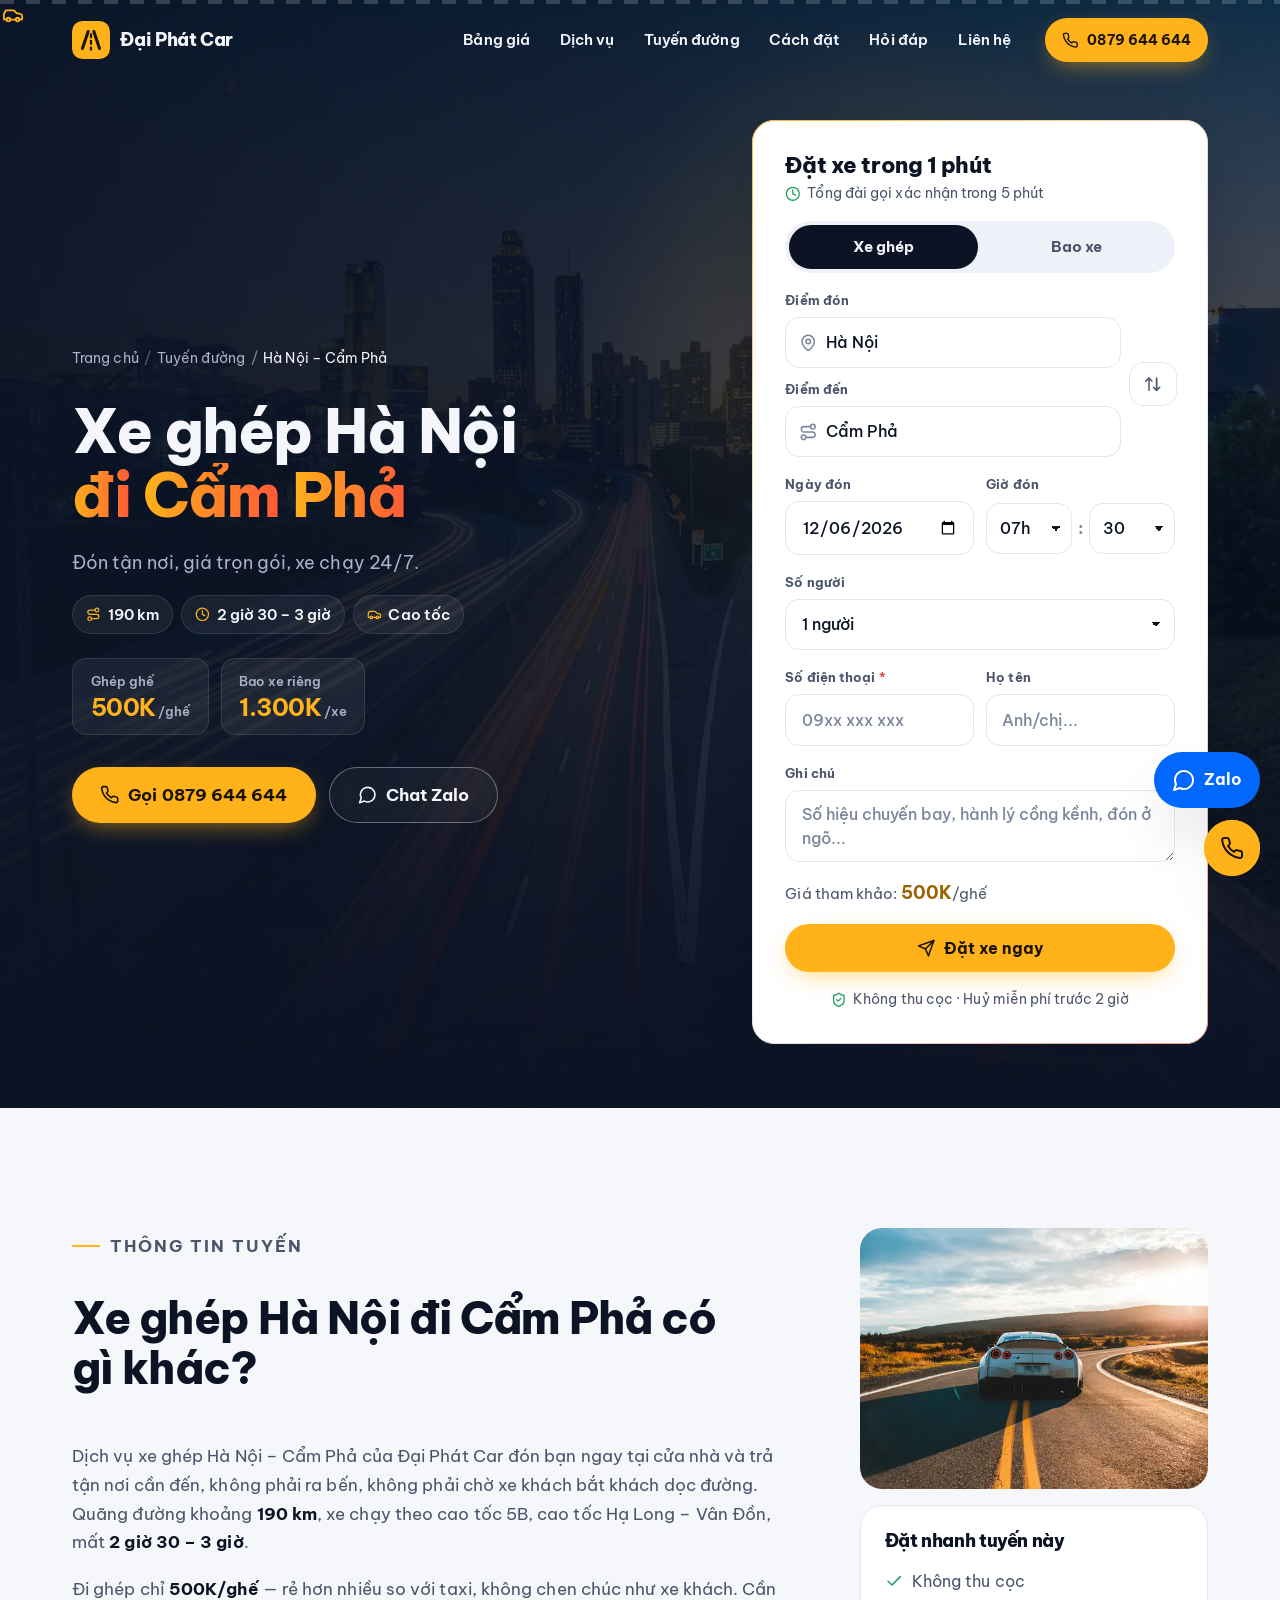
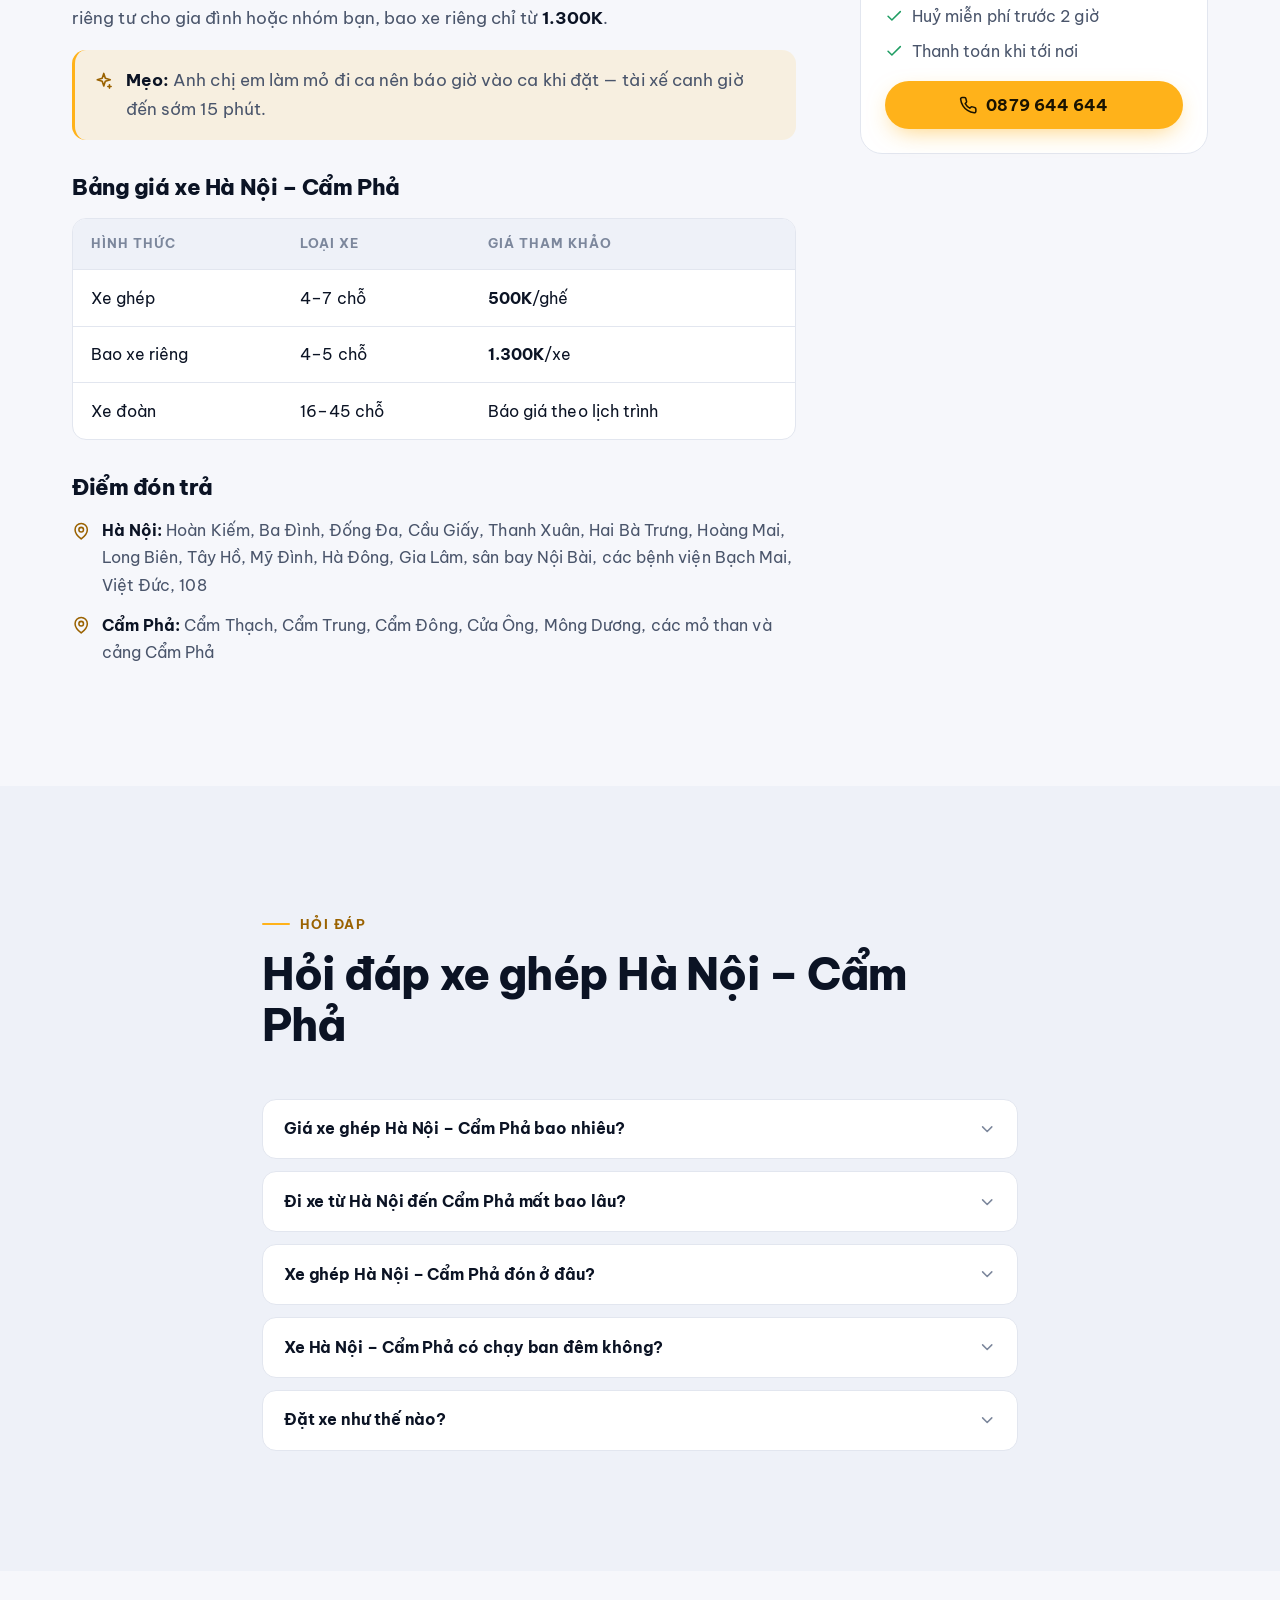
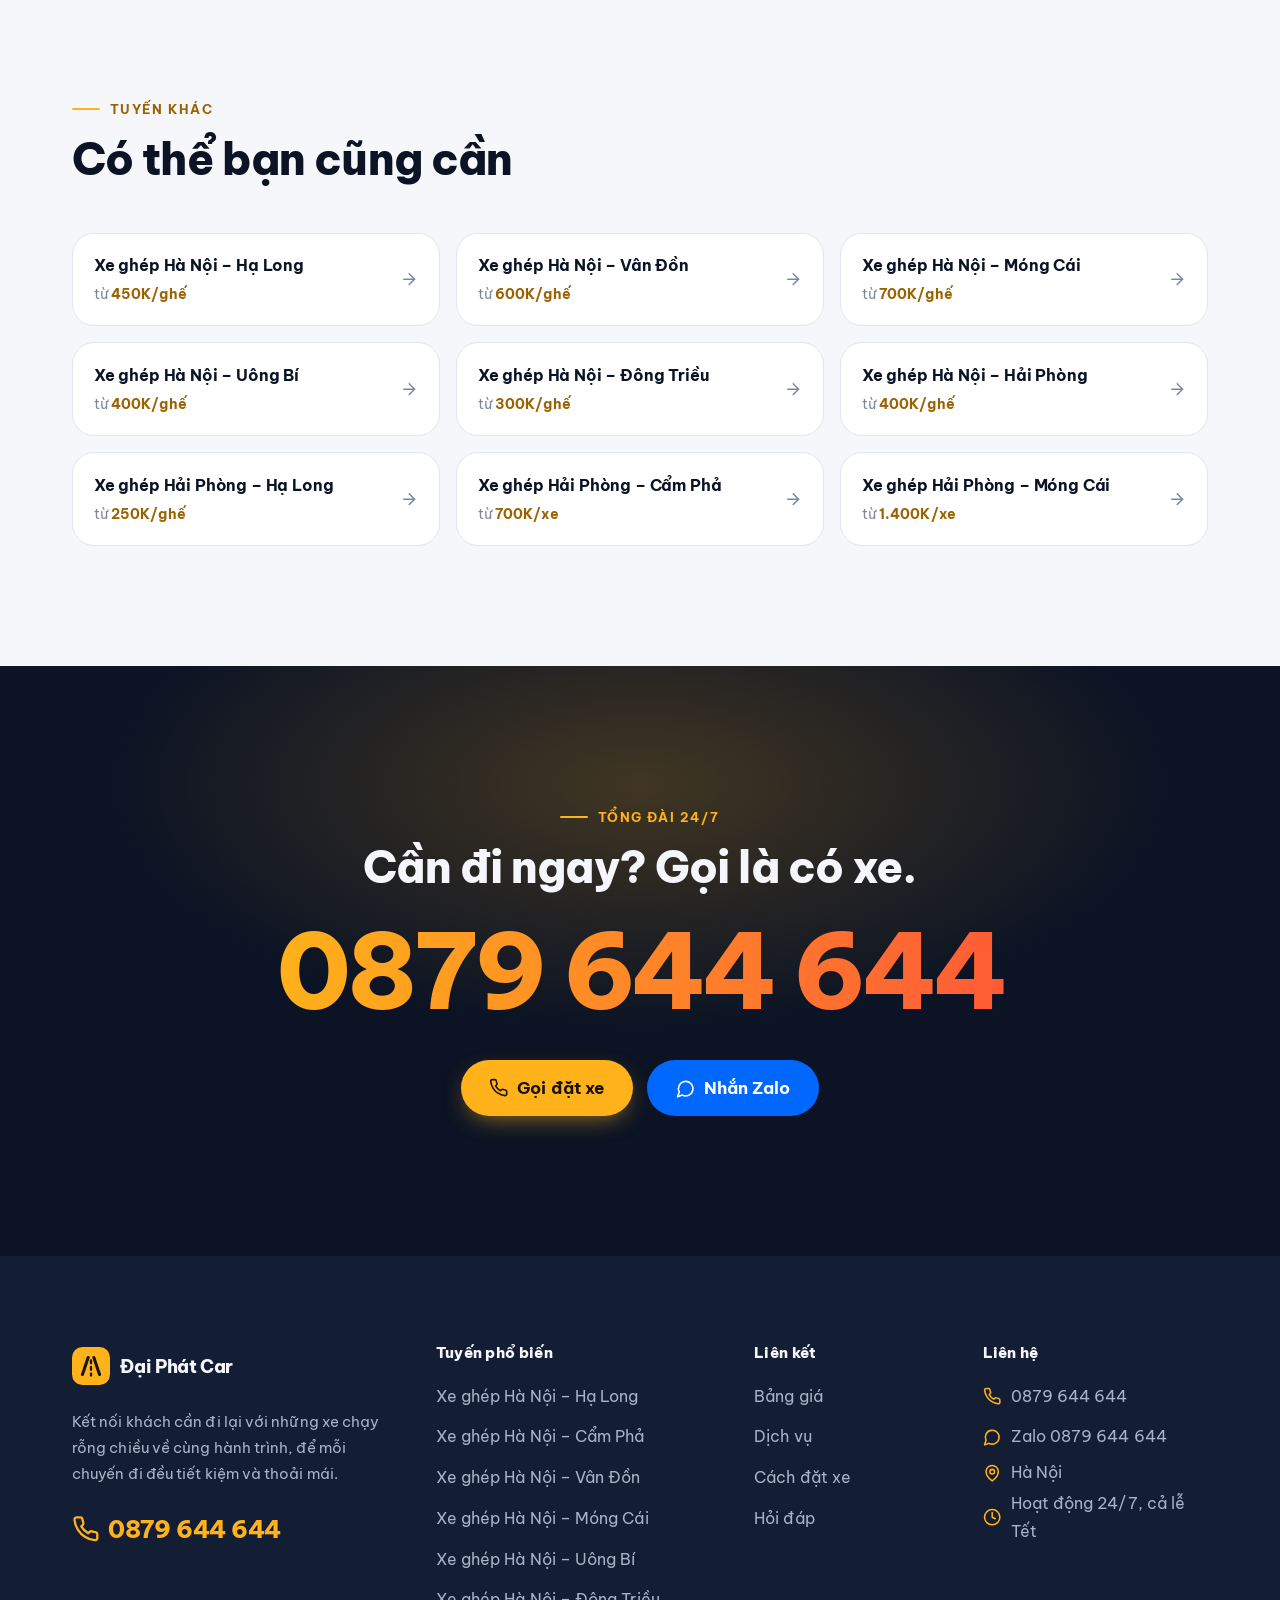
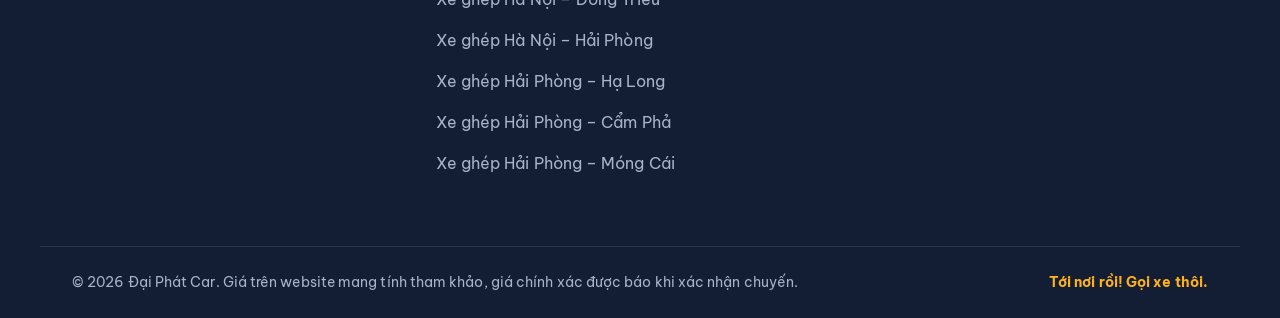
==== commit 3c284f04: "website" ====
--- a/tuyen/xe-ghep-ha-noi-cam-pha.html
+++ b/tuyen/xe-ghep-ha-noi-cam-pha.html
@@ -4,9 +4,9 @@
 <meta charset="utf-8">
 <script>document.documentElement.className="js"</script>
 <meta name="viewport" content="width=device-width, initial-scale=1, viewport-fit=cover">
-<title>Xe Ghép Hà Nội – Cẩm Phả Giá Từ 500K, Đón Tận Nơi 24/7</title>
-<meta name="description" content="Xe ghép Hà Nội đi Cẩm Phả chỉ 500K/ghế, bao xe từ 1.300K. 190 km, 2 giờ 30 – 3 giờ. Đón trả tận nơi, giá trọn gói, chạy 24/7. Gọi 0369 786 086.">
-<link rel="canonical" href="https://xeghepantam.vn/tuyen/xe-ghep-ha-noi-cam-pha.html">
+<title>Xe Ghép Hà Nội – Cẩm Phả Giá Từ 500K, Đón Tận Nơi 24/7 | Đại Phát Car</title>
+<meta name="description" content="Xe ghép Hà Nội đi Cẩm Phả chỉ 500K/ghế, bao xe từ 1.300K. 190 km, 2 giờ 30 – 3 giờ. Đón trả tận nơi, giá trọn gói, chạy 24/7. Gọi 0879 644 644.">
+<link rel="canonical" href="https://xequangninhvip.pro.vn/tuyen/xe-ghep-ha-noi-cam-pha.html">
 <meta name="robots" content="index, follow, max-image-preview:large, max-snippet:-1">
 <meta name="theme-color" content="#0B1324">
 <meta name="format-detection" content="telephone=no">
@@ -16,17 +16,17 @@
 <meta name="ICBM" content="21.0278, 105.8342">
 <meta property="og:type" content="website">
 <meta property="og:locale" content="vi_VN">
-<meta property="og:site_name" content="Xe Ghép An Tâm">
-<meta property="og:title" content="Xe Ghép Hà Nội – Cẩm Phả Giá Từ 500K, Đón Tận Nơi 24/7">
-<meta property="og:description" content="Xe ghép Hà Nội đi Cẩm Phả chỉ 500K/ghế, bao xe từ 1.300K. 190 km, 2 giờ 30 – 3 giờ. Đón trả tận nơi, giá trọn gói, chạy 24/7. Gọi 0369 786 086.">
-<meta property="og:url" content="https://xeghepantam.vn/tuyen/xe-ghep-ha-noi-cam-pha.html">
-<meta property="og:image" content="https://xeghepantam.vn/assets/img/og-cover.jpg">
+<meta property="og:site_name" content="Đại Phát Car">
+<meta property="og:title" content="Xe Ghép Hà Nội – Cẩm Phả Giá Từ 500K, Đón Tận Nơi 24/7 | Đại Phát Car">
+<meta property="og:description" content="Xe ghép Hà Nội đi Cẩm Phả chỉ 500K/ghế, bao xe từ 1.300K. 190 km, 2 giờ 30 – 3 giờ. Đón trả tận nơi, giá trọn gói, chạy 24/7. Gọi 0879 644 644.">
+<meta property="og:url" content="https://xequangninhvip.pro.vn/tuyen/xe-ghep-ha-noi-cam-pha.html">
+<meta property="og:image" content="https://xequangninhvip.pro.vn/assets/img/og-cover.jpg">
 <meta property="og:image:width" content="1200">
 <meta property="og:image:height" content="630">
 <meta name="twitter:card" content="summary_large_image">
-<meta name="twitter:title" content="Xe Ghép Hà Nội – Cẩm Phả Giá Từ 500K, Đón Tận Nơi 24/7">
-<meta name="twitter:description" content="Xe ghép Hà Nội đi Cẩm Phả chỉ 500K/ghế, bao xe từ 1.300K. 190 km, 2 giờ 30 – 3 giờ. Đón trả tận nơi, giá trọn gói, chạy 24/7. Gọi 0369 786 086.">
-<meta name="twitter:image" content="https://xeghepantam.vn/assets/img/og-cover.jpg">
+<meta name="twitter:title" content="Xe Ghép Hà Nội – Cẩm Phả Giá Từ 500K, Đón Tận Nơi 24/7 | Đại Phát Car">
+<meta name="twitter:description" content="Xe ghép Hà Nội đi Cẩm Phả chỉ 500K/ghế, bao xe từ 1.300K. 190 km, 2 giờ 30 – 3 giờ. Đón trả tận nơi, giá trọn gói, chạy 24/7. Gọi 0879 644 644.">
+<meta name="twitter:image" content="https://xequangninhvip.pro.vn/assets/img/og-cover.jpg">
 <link rel="icon" href="../favicon.svg" type="image/svg+xml">
 <link rel="apple-touch-icon" href="../assets/img/apple-touch-icon.png">
 <link rel="manifest" href="../site.webmanifest">
@@ -35,16 +35,16 @@
 <link rel="stylesheet" href="https://fonts.googleapis.com/css2?family=Be+Vietnam+Pro:wght@400;500;600;700;800&amp;display=swap">
 <link rel="preload" as="image" href="../assets/img/hero-cao-toc-dem-1920.webp" imagesrcset="../assets/img/hero-cao-toc-dem-960.webp 960w, ../assets/img/hero-cao-toc-dem-1920.webp 1920w" imagesizes="100vw" fetchpriority="high">
 <link rel="stylesheet" href="../assets/css/styles.css">
-<script type="application/ld+json">{"@context":"https://schema.org","@type":"Service","serviceType":"Xe ghép, bao xe liên tỉnh","name":"Xe ghép Hà Nội – Cẩm Phả","description":"Xe ghép Hà Nội đi Cẩm Phả chỉ 500K/ghế, bao xe từ 1.300K. 190 km, 2 giờ 30 – 3 giờ. Đón trả tận nơi, giá trọn gói, chạy 24/7. Gọi 0369 786 086.","url":"https://xeghepantam.vn/tuyen/xe-ghep-ha-noi-cam-pha.html","provider":{"@id":"https://xeghepantam.vn/#business","@type":"LocalBusiness","name":"Xe Ghép An Tâm","telephone":"+84369786086"},"areaServed":["Hà Nội","Cẩm Phả"],"offers":{"@type":"AggregateOffer","priceCurrency":"VND","lowPrice":500000,"highPrice":1300000,"offerCount":2}}</script><script type="application/ld+json">{"@context":"https://schema.org","@type":"BreadcrumbList","itemListElement":[{"@type":"ListItem","position":1,"name":"Trang chủ","item":"https://xeghepantam.vn/"},{"@type":"ListItem","position":2,"name":"Tuyến đường","item":"https://xeghepantam.vn/#tuyen-duong"},{"@type":"ListItem","position":3,"name":"Xe ghép Hà Nội – Cẩm Phả","item":"https://xeghepantam.vn/tuyen/xe-ghep-ha-noi-cam-pha.html"}]}</script><script type="application/ld+json">{"@context":"https://schema.org","@type":"FAQPage","mainEntity":[{"@type":"Question","name":"Giá xe ghép Hà Nội – Cẩm Phả bao nhiêu?","acceptedAnswer":{"@type":"Answer","text":"Xe ghép Hà Nội – Cẩm Phả: ghép ghế 500K/ghế; bao xe riêng 1.300K. Giá trọn gói đã gồm xăng xe, lái xe và vé cao tốc, được chốt khi tổng đài xác nhận."}},{"@type":"Question","name":"Đi xe từ Hà Nội đến Cẩm Phả mất bao lâu?","acceptedAnswer":{"@type":"Answer","text":"Quãng đường khoảng 190 km, xe đi mất 2 giờ 30 – 3 giờ theo cao tốc 5B, cao tốc Hạ Long – Vân Đồn, tuỳ tình trạng giao thông."}},{"@type":"Question","name":"Xe ghép Hà Nội – Cẩm Phả đón ở đâu?","acceptedAnswer":{"@type":"Answer","text":"Xe đón trả tận nơi tại Hoàn Kiếm, Ba Đình, Đống Đa, Cầu Giấy, Thanh Xuân, Hai Bà Trưng, Hoàng Mai, Long Biên, Tây Hồ, Mỹ Đình, Hà Đông, Gia Lâm, sân bay Nội Bài, các bệnh viện Bạch Mai, Việt Đức, 108 và Cẩm Thạch, Cẩm Trung, Cẩm Đông, Cửa Ông, Mông Dương, các mỏ than và cảng Cẩm Phả. Điểm xa trung tâm vui lòng báo khi đặt."}},{"@type":"Question","name":"Xe Hà Nội – Cẩm Phả có chạy ban đêm không?","acceptedAnswer":{"@type":"Answer","text":"Có. Xe chạy liên tục 24/7, kể cả chuyến đêm và ngày lễ Tết. Chuyến sau 22h nên đặt trước để được xếp xe."}},{"@type":"Question","name":"Đặt xe như thế nào?","acceptedAnswer":{"@type":"Answer","text":"Điền form trên trang, gọi 0369 786 086 hoặc nhắn Zalo. Tổng đài gọi lại xác nhận trong 5 phút."}}]}</script>
+<script type="application/ld+json">{"@context":"https://schema.org","@type":"Service","serviceType":"Xe ghép, bao xe liên tỉnh","name":"Xe ghép Hà Nội – Cẩm Phả","description":"Xe ghép Hà Nội đi Cẩm Phả chỉ 500K/ghế, bao xe từ 1.300K. 190 km, 2 giờ 30 – 3 giờ. Đón trả tận nơi, giá trọn gói, chạy 24/7. Gọi 0879 644 644.","url":"https://xequangninhvip.pro.vn/tuyen/xe-ghep-ha-noi-cam-pha.html","provider":{"@id":"https://xequangninhvip.pro.vn/#business","@type":"LocalBusiness","name":"Đại Phát Car","telephone":"+84879644644"},"areaServed":["Hà Nội","Cẩm Phả"],"offers":{"@type":"AggregateOffer","priceCurrency":"VND","lowPrice":500000,"highPrice":1300000,"offerCount":2}}</script><script type="application/ld+json">{"@context":"https://schema.org","@type":"BreadcrumbList","itemListElement":[{"@type":"ListItem","position":1,"name":"Trang chủ","item":"https://xequangninhvip.pro.vn/"},{"@type":"ListItem","position":2,"name":"Tuyến đường","item":"https://xequangninhvip.pro.vn/#tuyen-duong"},{"@type":"ListItem","position":3,"name":"Xe ghép Hà Nội – Cẩm Phả","item":"https://xequangninhvip.pro.vn/tuyen/xe-ghep-ha-noi-cam-pha.html"}]}</script><script type="application/ld+json">{"@context":"https://schema.org","@type":"FAQPage","mainEntity":[{"@type":"Question","name":"Giá xe ghép Hà Nội – Cẩm Phả bao nhiêu?","acceptedAnswer":{"@type":"Answer","text":"Xe ghép Hà Nội – Cẩm Phả: ghép ghế 500K/ghế; bao xe riêng 1.300K. Giá trọn gói đã gồm xăng xe, lái xe và vé cao tốc, được chốt khi tổng đài xác nhận."}},{"@type":"Question","name":"Đi xe từ Hà Nội đến Cẩm Phả mất bao lâu?","acceptedAnswer":{"@type":"Answer","text":"Quãng đường khoảng 190 km, xe đi mất 2 giờ 30 – 3 giờ theo cao tốc 5B, cao tốc Hạ Long – Vân Đồn, tuỳ tình trạng giao thông."}},{"@type":"Question","name":"Xe ghép Hà Nội – Cẩm Phả đón ở đâu?","acceptedAnswer":{"@type":"Answer","text":"Xe đón trả tận nơi tại Hoàn Kiếm, Ba Đình, Đống Đa, Cầu Giấy, Thanh Xuân, Hai Bà Trưng, Hoàng Mai, Long Biên, Tây Hồ, Mỹ Đình, Hà Đông, Gia Lâm, sân bay Nội Bài, các bệnh viện Bạch Mai, Việt Đức, 108 và Cẩm Thạch, Cẩm Trung, Cẩm Đông, Cửa Ông, Mông Dương, các mỏ than và cảng Cẩm Phả. Điểm xa trung tâm vui lòng báo khi đặt."}},{"@type":"Question","name":"Xe Hà Nội – Cẩm Phả có chạy ban đêm không?","acceptedAnswer":{"@type":"Answer","text":"Có. Xe chạy liên tục 24/7, kể cả chuyến đêm và ngày lễ Tết. Chuyến sau 22h nên đặt trước để được xếp xe."}},{"@type":"Question","name":"Đặt xe như thế nào?","acceptedAnswer":{"@type":"Answer","text":"Điền form trên trang, gọi 0879 644 644 hoặc nhắn Zalo. Tổng đài gọi lại xác nhận trong 5 phút."}}]}</script>
 </head>
 <body class="page-route">
 <a class="skip-link" href="#noi-dung">Bỏ qua tới nội dung</a>
 <div class="road-progress" aria-hidden="true"><span class="road-progress__bar"></span><span class="road-progress__car"><svg class="ico" viewBox="0 0 24 24" fill="none" stroke="currentColor" stroke-width="2" stroke-linecap="round" stroke-linejoin="round" aria-hidden="true"><path d="M19 17h2c.6 0 1-.4 1-1v-3c0-.9-.7-1.7-1.5-1.9C18.7 10.6 16 10 16 10s-1.3-1.4-2.2-2.3c-.5-.4-1.1-.7-1.8-.7H5c-.6 0-1.1.4-1.4.9l-1.4 2.9A3.7 3.7 0 0 0 2 12v4c0 .6.4 1 1 1h2"/><circle cx="7" cy="17" r="2"/><path d="M9 17h6"/><circle cx="17" cy="17" r="2"/></svg></span></div>
 <header class="site-header" data-header>
   <div class="container header-inner">
-    <a class="brand" href="../index.html" aria-label="Xe Ghép An Tâm – Trang chủ"><svg class="logo-mark" viewBox="0 0 40 40" aria-hidden="true"><rect width="40" height="40" rx="11" class="logo-bg"/><path d="M11 29 17 11M29 29 23 11" class="logo-road"/><path d="M20 14v3M20 21v3M20 28v2" class="logo-lane"/></svg><span>Xe Ghép An Tâm</span></a>
+    <a class="brand" href="../index.html" aria-label="Đại Phát Car – Trang chủ"><svg class="logo-mark" viewBox="0 0 40 40" aria-hidden="true"><rect width="40" height="40" rx="11" class="logo-bg"/><path d="M11 29 17 11M29 29 23 11" class="logo-road"/><path d="M20 14v3M20 21v3M20 28v2" class="logo-lane"/></svg><span>Đại Phát Car</span></a>
     <nav class="nav" id="site-nav" aria-label="Điều hướng chính"><ul><li><a href="../index.html#bang-gia">Bảng giá</a></li><li><a href="../index.html#dich-vu">Dịch vụ</a></li><li><a href="../index.html#tuyen-duong">Tuyến đường</a></li><li><a href="../index.html#quy-trinh">Cách đặt</a></li><li><a href="../index.html#hoi-dap">Hỏi đáp</a></li><li><a href="../index.html#lien-he">Liên hệ</a></li></ul></nav>
-    <a class="btn btn-primary btn-sm header-call" href="tel:+84369786086" data-magnet><svg class="ico" viewBox="0 0 24 24" fill="none" stroke="currentColor" stroke-width="2" stroke-linecap="round" stroke-linejoin="round" aria-hidden="true"><path d="M22 16.92v3a2 2 0 0 1-2.18 2 19.79 19.79 0 0 1-8.63-3.07 19.5 19.5 0 0 1-6-6 19.79 19.79 0 0 1-3.07-8.67A2 2 0 0 1 4.11 2h3a2 2 0 0 1 2 1.72c.13.96.36 1.9.7 2.81a2 2 0 0 1-.45 2.11L8.09 9.91a16 16 0 0 0 6 6l1.27-1.27a2 2 0 0 1 2.11-.45c.91.34 1.85.57 2.81.7A2 2 0 0 1 22 16.92z"/></svg><span>0369 786 086</span></a>
+    <a class="btn btn-primary btn-sm header-call" href="tel:+84879644644" data-magnet><svg class="ico" viewBox="0 0 24 24" fill="none" stroke="currentColor" stroke-width="2" stroke-linecap="round" stroke-linejoin="round" aria-hidden="true"><path d="M22 16.92v3a2 2 0 0 1-2.18 2 19.79 19.79 0 0 1-8.63-3.07 19.5 19.5 0 0 1-6-6 19.79 19.79 0 0 1-3.07-8.67A2 2 0 0 1 4.11 2h3a2 2 0 0 1 2 1.72c.13.96.36 1.9.7 2.81a2 2 0 0 1-.45 2.11L8.09 9.91a16 16 0 0 0 6 6l1.27-1.27a2 2 0 0 1 2.11-.45c.91.34 1.85.57 2.81.7A2 2 0 0 1 22 16.92z"/></svg><span>0879 644 644</span></a>
     <button class="nav-toggle" type="button" aria-expanded="false" aria-controls="site-nav" aria-label="Mở menu"><svg class="ico ico-open" viewBox="0 0 24 24" fill="none" stroke="currentColor" stroke-width="2" stroke-linecap="round" stroke-linejoin="round" aria-hidden="true"><path d="M4 6h16M4 12h16M4 18h16"/></svg><svg class="ico ico-close" viewBox="0 0 24 24" fill="none" stroke="currentColor" stroke-width="2" stroke-linecap="round" stroke-linejoin="round" aria-hidden="true"><path d="M18 6 6 18M6 6l12 12"/></svg></button>
   </div>
 </header>
@@ -69,8 +69,8 @@
         <li><svg class="ico" viewBox="0 0 24 24" fill="none" stroke="currentColor" stroke-width="2" stroke-linecap="round" stroke-linejoin="round" aria-hidden="true"><circle cx="6" cy="19" r="3"/><path d="M9 19h8.5a3.5 3.5 0 0 0 0-7h-11a3.5 3.5 0 0 1 0-7H15"/><circle cx="18" cy="5" r="3"/></svg>190 km</li><li><svg class="ico" viewBox="0 0 24 24" fill="none" stroke="currentColor" stroke-width="2" stroke-linecap="round" stroke-linejoin="round" aria-hidden="true"><circle cx="12" cy="12" r="10"/><path d="M12 6v6l4 2"/></svg>2 giờ 30 – 3 giờ</li><li><svg class="ico" viewBox="0 0 24 24" fill="none" stroke="currentColor" stroke-width="2" stroke-linecap="round" stroke-linejoin="round" aria-hidden="true"><path d="M19 17h2c.6 0 1-.4 1-1v-3c0-.9-.7-1.7-1.5-1.9C18.7 10.6 16 10 16 10s-1.3-1.4-2.2-2.3c-.5-.4-1.1-.7-1.8-.7H5c-.6 0-1.1.4-1.4.9l-1.4 2.9A3.7 3.7 0 0 0 2 12v4c0 .6.4 1 1 1h2"/><circle cx="7" cy="17" r="2"/><path d="M9 17h6"/><circle cx="17" cy="17" r="2"/></svg>Cao tốc</li></ul>
       <ul class="price-chips" data-anim style="--d:7"><li><span>Ghép ghế</span><b>500K<small>/ghế</small></b></li><li><span>Bao xe riêng</span><b>1.300K<small>/xe</small></b></li></ul>
       <div class="hero__ctas" data-anim style="--d:9">
-        <a class="btn btn-primary btn-lg" href="tel:+84369786086" data-magnet><svg class="ico" viewBox="0 0 24 24" fill="none" stroke="currentColor" stroke-width="2" stroke-linecap="round" stroke-linejoin="round" aria-hidden="true"><path d="M22 16.92v3a2 2 0 0 1-2.18 2 19.79 19.79 0 0 1-8.63-3.07 19.5 19.5 0 0 1-6-6 19.79 19.79 0 0 1-3.07-8.67A2 2 0 0 1 4.11 2h3a2 2 0 0 1 2 1.72c.13.96.36 1.9.7 2.81a2 2 0 0 1-.45 2.11L8.09 9.91a16 16 0 0 0 6 6l1.27-1.27a2 2 0 0 1 2.11-.45c.91.34 1.85.57 2.81.7A2 2 0 0 1 22 16.92z"/></svg><span>Gọi 0369 786 086</span></a>
-        <a class="btn btn-ghost btn-lg" href="https://zalo.me/0369786086" target="_blank" rel="noopener"><svg class="ico" viewBox="0 0 24 24" fill="none" stroke="currentColor" stroke-width="2" stroke-linecap="round" stroke-linejoin="round" aria-hidden="true"><path d="M7.9 20A9 9 0 1 0 4 16.1L2 22z"/></svg><span>Chat Zalo</span></a>
+        <a class="btn btn-primary btn-lg" href="tel:+84879644644" data-magnet><svg class="ico" viewBox="0 0 24 24" fill="none" stroke="currentColor" stroke-width="2" stroke-linecap="round" stroke-linejoin="round" aria-hidden="true"><path d="M22 16.92v3a2 2 0 0 1-2.18 2 19.79 19.79 0 0 1-8.63-3.07 19.5 19.5 0 0 1-6-6 19.79 19.79 0 0 1-3.07-8.67A2 2 0 0 1 4.11 2h3a2 2 0 0 1 2 1.72c.13.96.36 1.9.7 2.81a2 2 0 0 1-.45 2.11L8.09 9.91a16 16 0 0 0 6 6l1.27-1.27a2 2 0 0 1 2.11-.45c.91.34 1.85.57 2.81.7A2 2 0 0 1 22 16.92z"/></svg><span>Gọi 0879 644 644</span></a>
+        <a class="btn btn-ghost btn-lg" href="https://zalo.me/0879644644" target="_blank" rel="noopener"><svg class="ico" viewBox="0 0 24 24" fill="none" stroke="currentColor" stroke-width="2" stroke-linecap="round" stroke-linejoin="round" aria-hidden="true"><path d="M7.9 20A9 9 0 1 0 4 16.1L2 22z"/></svg><span>Chat Zalo</span></a>
       </div>
     </div>
     <div class="hero__form" id="dat-xe" data-anim style="--d:4"><form class="booking card" id="booking-form" novalidate aria-labelledby="booking-title">
@@ -123,7 +123,7 @@
     <article class="prose">
       <p class="eyebrow" data-reveal>Thông tin tuyến</p>
       <h2 class="h2" id="about-title" data-float>Xe ghép Hà Nội đi Cẩm Phả có gì khác?</h2>
-      <p data-reveal>Dịch vụ xe ghép Hà Nội – Cẩm Phả của Xe Ghép An Tâm đón bạn ngay tại cửa nhà và trả tận nơi cần đến,
+      <p data-reveal>Dịch vụ xe ghép Hà Nội – Cẩm Phả của Đại Phát Car đón bạn ngay tại cửa nhà và trả tận nơi cần đến,
         không phải ra bến, không phải chờ xe khách bắt khách dọc đường. Quãng đường khoảng <strong>190 km</strong>,
         xe chạy theo cao tốc 5B, cao tốc Hạ Long – Vân Đồn, mất <strong>2 giờ 30 – 3 giờ</strong>.</p>
       <p data-reveal>Đi ghép chỉ <strong>500K/ghế</strong> — rẻ hơn nhiều so với taxi, không chen chúc như xe khách. Cần riêng tư cho gia đình hoặc nhóm bạn, bao xe riêng chỉ từ <strong>1.300K</strong>.</p>
@@ -145,7 +145,7 @@
       <div class="aside-card card">
         <h3>Đặt nhanh tuyến này</h3>
         <ul class="aside-list"><li><svg class="ico" viewBox="0 0 24 24" fill="none" stroke="currentColor" stroke-width="2" stroke-linecap="round" stroke-linejoin="round" aria-hidden="true"><path d="M20 6 9 17l-5-5"/></svg>Không thu cọc</li><li><svg class="ico" viewBox="0 0 24 24" fill="none" stroke="currentColor" stroke-width="2" stroke-linecap="round" stroke-linejoin="round" aria-hidden="true"><path d="M20 6 9 17l-5-5"/></svg>Huỷ miễn phí trước 2 giờ</li><li><svg class="ico" viewBox="0 0 24 24" fill="none" stroke="currentColor" stroke-width="2" stroke-linecap="round" stroke-linejoin="round" aria-hidden="true"><path d="M20 6 9 17l-5-5"/></svg>Thanh toán khi tới nơi</li></ul>
-        <a class="btn btn-primary btn-block" href="tel:+84369786086"><svg class="ico" viewBox="0 0 24 24" fill="none" stroke="currentColor" stroke-width="2" stroke-linecap="round" stroke-linejoin="round" aria-hidden="true"><path d="M22 16.92v3a2 2 0 0 1-2.18 2 19.79 19.79 0 0 1-8.63-3.07 19.5 19.5 0 0 1-6-6 19.79 19.79 0 0 1-3.07-8.67A2 2 0 0 1 4.11 2h3a2 2 0 0 1 2 1.72c.13.96.36 1.9.7 2.81a2 2 0 0 1-.45 2.11L8.09 9.91a16 16 0 0 0 6 6l1.27-1.27a2 2 0 0 1 2.11-.45c.91.34 1.85.57 2.81.7A2 2 0 0 1 22 16.92z"/></svg><span>0369 786 086</span></a>
+        <a class="btn btn-primary btn-block" href="tel:+84879644644"><svg class="ico" viewBox="0 0 24 24" fill="none" stroke="currentColor" stroke-width="2" stroke-linecap="round" stroke-linejoin="round" aria-hidden="true"><path d="M22 16.92v3a2 2 0 0 1-2.18 2 19.79 19.79 0 0 1-8.63-3.07 19.5 19.5 0 0 1-6-6 19.79 19.79 0 0 1-3.07-8.67A2 2 0 0 1 4.11 2h3a2 2 0 0 1 2 1.72c.13.96.36 1.9.7 2.81a2 2 0 0 1-.45 2.11L8.09 9.91a16 16 0 0 0 6 6l1.27-1.27a2 2 0 0 1 2.11-.45c.91.34 1.85.57 2.81.7A2 2 0 0 1 22 16.92z"/></svg><span>0879 644 644</span></a>
       </div>
     </aside>
   </div>
@@ -155,7 +155,7 @@
   <div class="container container--narrow">
     <p class="eyebrow" data-reveal>Hỏi đáp</p>
     <h2 class="h2" id="faq-title" data-float>Hỏi đáp xe ghép Hà Nội – Cẩm Phả</h2>
-    <div class="faq"><details class="faq__item" data-reveal><summary><h3>Giá xe ghép Hà Nội – Cẩm Phả bao nhiêu?</h3><svg class="ico" viewBox="0 0 24 24" fill="none" stroke="currentColor" stroke-width="2" stroke-linecap="round" stroke-linejoin="round" aria-hidden="true"><path d="m6 9 6 6 6-6"/></svg></summary><div class="faq__a"><p>Xe ghép Hà Nội – Cẩm Phả: ghép ghế 500K/ghế; bao xe riêng 1.300K. Giá trọn gói đã gồm xăng xe, lái xe và vé cao tốc, được chốt khi tổng đài xác nhận.</p></div></details><details class="faq__item" data-reveal><summary><h3>Đi xe từ Hà Nội đến Cẩm Phả mất bao lâu?</h3><svg class="ico" viewBox="0 0 24 24" fill="none" stroke="currentColor" stroke-width="2" stroke-linecap="round" stroke-linejoin="round" aria-hidden="true"><path d="m6 9 6 6 6-6"/></svg></summary><div class="faq__a"><p>Quãng đường khoảng 190 km, xe đi mất 2 giờ 30 – 3 giờ theo cao tốc 5B, cao tốc Hạ Long – Vân Đồn, tuỳ tình trạng giao thông.</p></div></details><details class="faq__item" data-reveal><summary><h3>Xe ghép Hà Nội – Cẩm Phả đón ở đâu?</h3><svg class="ico" viewBox="0 0 24 24" fill="none" stroke="currentColor" stroke-width="2" stroke-linecap="round" stroke-linejoin="round" aria-hidden="true"><path d="m6 9 6 6 6-6"/></svg></summary><div class="faq__a"><p>Xe đón trả tận nơi tại Hoàn Kiếm, Ba Đình, Đống Đa, Cầu Giấy, Thanh Xuân, Hai Bà Trưng, Hoàng Mai, Long Biên, Tây Hồ, Mỹ Đình, Hà Đông, Gia Lâm, sân bay Nội Bài, các bệnh viện Bạch Mai, Việt Đức, 108 và Cẩm Thạch, Cẩm Trung, Cẩm Đông, Cửa Ông, Mông Dương, các mỏ than và cảng Cẩm Phả. Điểm xa trung tâm vui lòng báo khi đặt.</p></div></details><details class="faq__item" data-reveal><summary><h3>Xe Hà Nội – Cẩm Phả có chạy ban đêm không?</h3><svg class="ico" viewBox="0 0 24 24" fill="none" stroke="currentColor" stroke-width="2" stroke-linecap="round" stroke-linejoin="round" aria-hidden="true"><path d="m6 9 6 6 6-6"/></svg></summary><div class="faq__a"><p>Có. Xe chạy liên tục 24/7, kể cả chuyến đêm và ngày lễ Tết. Chuyến sau 22h nên đặt trước để được xếp xe.</p></div></details><details class="faq__item" data-reveal><summary><h3>Đặt xe như thế nào?</h3><svg class="ico" viewBox="0 0 24 24" fill="none" stroke="currentColor" stroke-width="2" stroke-linecap="round" stroke-linejoin="round" aria-hidden="true"><path d="m6 9 6 6 6-6"/></svg></summary><div class="faq__a"><p>Điền form trên trang, gọi 0369 786 086 hoặc nhắn Zalo. Tổng đài gọi lại xác nhận trong 5 phút.</p></div></details></div>
+    <div class="faq"><details class="faq__item" data-reveal><summary><h3>Giá xe ghép Hà Nội – Cẩm Phả bao nhiêu?</h3><svg class="ico" viewBox="0 0 24 24" fill="none" stroke="currentColor" stroke-width="2" stroke-linecap="round" stroke-linejoin="round" aria-hidden="true"><path d="m6 9 6 6 6-6"/></svg></summary><div class="faq__a"><p>Xe ghép Hà Nội – Cẩm Phả: ghép ghế 500K/ghế; bao xe riêng 1.300K. Giá trọn gói đã gồm xăng xe, lái xe và vé cao tốc, được chốt khi tổng đài xác nhận.</p></div></details><details class="faq__item" data-reveal><summary><h3>Đi xe từ Hà Nội đến Cẩm Phả mất bao lâu?</h3><svg class="ico" viewBox="0 0 24 24" fill="none" stroke="currentColor" stroke-width="2" stroke-linecap="round" stroke-linejoin="round" aria-hidden="true"><path d="m6 9 6 6 6-6"/></svg></summary><div class="faq__a"><p>Quãng đường khoảng 190 km, xe đi mất 2 giờ 30 – 3 giờ theo cao tốc 5B, cao tốc Hạ Long – Vân Đồn, tuỳ tình trạng giao thông.</p></div></details><details class="faq__item" data-reveal><summary><h3>Xe ghép Hà Nội – Cẩm Phả đón ở đâu?</h3><svg class="ico" viewBox="0 0 24 24" fill="none" stroke="currentColor" stroke-width="2" stroke-linecap="round" stroke-linejoin="round" aria-hidden="true"><path d="m6 9 6 6 6-6"/></svg></summary><div class="faq__a"><p>Xe đón trả tận nơi tại Hoàn Kiếm, Ba Đình, Đống Đa, Cầu Giấy, Thanh Xuân, Hai Bà Trưng, Hoàng Mai, Long Biên, Tây Hồ, Mỹ Đình, Hà Đông, Gia Lâm, sân bay Nội Bài, các bệnh viện Bạch Mai, Việt Đức, 108 và Cẩm Thạch, Cẩm Trung, Cẩm Đông, Cửa Ông, Mông Dương, các mỏ than và cảng Cẩm Phả. Điểm xa trung tâm vui lòng báo khi đặt.</p></div></details><details class="faq__item" data-reveal><summary><h3>Xe Hà Nội – Cẩm Phả có chạy ban đêm không?</h3><svg class="ico" viewBox="0 0 24 24" fill="none" stroke="currentColor" stroke-width="2" stroke-linecap="round" stroke-linejoin="round" aria-hidden="true"><path d="m6 9 6 6 6-6"/></svg></summary><div class="faq__a"><p>Có. Xe chạy liên tục 24/7, kể cả chuyến đêm và ngày lễ Tết. Chuyến sau 22h nên đặt trước để được xếp xe.</p></div></details><details class="faq__item" data-reveal><summary><h3>Đặt xe như thế nào?</h3><svg class="ico" viewBox="0 0 24 24" fill="none" stroke="currentColor" stroke-width="2" stroke-linecap="round" stroke-linejoin="round" aria-hidden="true"><path d="m6 9 6 6 6-6"/></svg></summary><div class="faq__a"><p>Điền form trên trang, gọi 0879 644 644 hoặc nhắn Zalo. Tổng đài gọi lại xác nhận trong 5 phút.</p></div></details></div>
   </div>
 </section>
 
@@ -171,10 +171,10 @@
   <div class="container cta__inner">
     <p class="eyebrow eyebrow--dark" data-reveal>Tổng đài 24/7</p>
     <h2 class="h2 h2--light" id="cta-title" data-float>Cần đi ngay? Gọi là có xe.</h2>
-    <a class="cta__phone" href="tel:+84369786086" data-magnet>0369 786 086</a>
+    <a class="cta__phone" href="tel:+84879644644" data-magnet>0879 644 644</a>
     <div class="cta__actions" data-reveal>
-      <a class="btn btn-primary btn-lg" href="tel:+84369786086" data-magnet><svg class="ico" viewBox="0 0 24 24" fill="none" stroke="currentColor" stroke-width="2" stroke-linecap="round" stroke-linejoin="round" aria-hidden="true"><path d="M22 16.92v3a2 2 0 0 1-2.18 2 19.79 19.79 0 0 1-8.63-3.07 19.5 19.5 0 0 1-6-6 19.79 19.79 0 0 1-3.07-8.67A2 2 0 0 1 4.11 2h3a2 2 0 0 1 2 1.72c.13.96.36 1.9.7 2.81a2 2 0 0 1-.45 2.11L8.09 9.91a16 16 0 0 0 6 6l1.27-1.27a2 2 0 0 1 2.11-.45c.91.34 1.85.57 2.81.7A2 2 0 0 1 22 16.92z"/></svg><span>Gọi đặt xe</span></a>
-      <a class="btn btn-zalo btn-lg" href="https://zalo.me/0369786086" target="_blank" rel="noopener"><svg class="ico" viewBox="0 0 24 24" fill="none" stroke="currentColor" stroke-width="2" stroke-linecap="round" stroke-linejoin="round" aria-hidden="true"><path d="M7.9 20A9 9 0 1 0 4 16.1L2 22z"/></svg><span>Nhắn Zalo</span></a>
+      <a class="btn btn-primary btn-lg" href="tel:+84879644644" data-magnet><svg class="ico" viewBox="0 0 24 24" fill="none" stroke="currentColor" stroke-width="2" stroke-linecap="round" stroke-linejoin="round" aria-hidden="true"><path d="M22 16.92v3a2 2 0 0 1-2.18 2 19.79 19.79 0 0 1-8.63-3.07 19.5 19.5 0 0 1-6-6 19.79 19.79 0 0 1-3.07-8.67A2 2 0 0 1 4.11 2h3a2 2 0 0 1 2 1.72c.13.96.36 1.9.7 2.81a2 2 0 0 1-.45 2.11L8.09 9.91a16 16 0 0 0 6 6l1.27-1.27a2 2 0 0 1 2.11-.45c.91.34 1.85.57 2.81.7A2 2 0 0 1 22 16.92z"/></svg><span>Gọi đặt xe</span></a>
+      <a class="btn btn-zalo btn-lg" href="https://zalo.me/0879644644" target="_blank" rel="noopener"><svg class="ico" viewBox="0 0 24 24" fill="none" stroke="currentColor" stroke-width="2" stroke-linecap="round" stroke-linejoin="round" aria-hidden="true"><path d="M7.9 20A9 9 0 1 0 4 16.1L2 22z"/></svg><span>Nhắn Zalo</span></a>
     </div>
   </div>
 </section>
@@ -182,32 +182,32 @@
 <footer class="site-footer" id="lien-he">
   <div class="container footer-grid">
     <div class="footer-about">
-      <a class="brand brand--light" href="../index.html"><svg class="logo-mark" viewBox="0 0 40 40" aria-hidden="true"><rect width="40" height="40" rx="11" class="logo-bg"/><path d="M11 29 17 11M29 29 23 11" class="logo-road"/><path d="M20 14v3M20 21v3M20 28v2" class="logo-lane"/></svg><span>Xe Ghép An Tâm</span></a>
+      <a class="brand brand--light" href="../index.html"><svg class="logo-mark" viewBox="0 0 40 40" aria-hidden="true"><rect width="40" height="40" rx="11" class="logo-bg"/><path d="M11 29 17 11M29 29 23 11" class="logo-road"/><path d="M20 14v3M20 21v3M20 28v2" class="logo-lane"/></svg><span>Đại Phát Car</span></a>
       <p>Kết nối khách cần đi lại với những xe chạy rỗng chiều về cùng hành trình, để mỗi chuyến đi đều tiết kiệm và thoải mái.</p>
-      <a class="footer-phone" href="tel:+84369786086"><svg class="ico" viewBox="0 0 24 24" fill="none" stroke="currentColor" stroke-width="2" stroke-linecap="round" stroke-linejoin="round" aria-hidden="true"><path d="M22 16.92v3a2 2 0 0 1-2.18 2 19.79 19.79 0 0 1-8.63-3.07 19.5 19.5 0 0 1-6-6 19.79 19.79 0 0 1-3.07-8.67A2 2 0 0 1 4.11 2h3a2 2 0 0 1 2 1.72c.13.96.36 1.9.7 2.81a2 2 0 0 1-.45 2.11L8.09 9.91a16 16 0 0 0 6 6l1.27-1.27a2 2 0 0 1 2.11-.45c.91.34 1.85.57 2.81.7A2 2 0 0 1 22 16.92z"/></svg>0369 786 086</a>
+      <a class="footer-phone" href="tel:+84879644644"><svg class="ico" viewBox="0 0 24 24" fill="none" stroke="currentColor" stroke-width="2" stroke-linecap="round" stroke-linejoin="round" aria-hidden="true"><path d="M22 16.92v3a2 2 0 0 1-2.18 2 19.79 19.79 0 0 1-8.63-3.07 19.5 19.5 0 0 1-6-6 19.79 19.79 0 0 1-3.07-8.67A2 2 0 0 1 4.11 2h3a2 2 0 0 1 2 1.72c.13.96.36 1.9.7 2.81a2 2 0 0 1-.45 2.11L8.09 9.91a16 16 0 0 0 6 6l1.27-1.27a2 2 0 0 1 2.11-.45c.91.34 1.85.57 2.81.7A2 2 0 0 1 22 16.92z"/></svg>0879 644 644</a>
     </div>
     <nav aria-label="Tuyến xe ghép"><h3>Tuyến phổ biến</h3><ul><li><a class="link" href="../tuyen/xe-ghep-ha-noi-ha-long.html">Xe ghép Hà Nội – Hạ Long</a></li><li><a class="link" href="../tuyen/xe-ghep-ha-noi-cam-pha.html">Xe ghép Hà Nội – Cẩm Phả</a></li><li><a class="link" href="../tuyen/xe-ghep-ha-noi-van-don.html">Xe ghép Hà Nội – Vân Đồn</a></li><li><a class="link" href="../tuyen/xe-ghep-ha-noi-mong-cai.html">Xe ghép Hà Nội – Móng Cái</a></li><li><a class="link" href="../tuyen/xe-ghep-ha-noi-uong-bi.html">Xe ghép Hà Nội – Uông Bí</a></li><li><a class="link" href="../tuyen/xe-ghep-ha-noi-dong-trieu.html">Xe ghép Hà Nội – Đông Triều</a></li><li><a class="link" href="../tuyen/xe-ghep-ha-noi-hai-phong.html">Xe ghép Hà Nội – Hải Phòng</a></li><li><a class="link" href="../tuyen/xe-ghep-hai-phong-ha-long.html">Xe ghép Hải Phòng – Hạ Long</a></li><li><a class="link" href="../tuyen/xe-ghep-hai-phong-cam-pha.html">Xe ghép Hải Phòng – Cẩm Phả</a></li><li><a class="link" href="../tuyen/xe-ghep-hai-phong-mong-cai.html">Xe ghép Hải Phòng – Móng Cái</a></li></ul></nav>
     <nav aria-label="Liên kết nhanh"><h3>Liên kết</h3><ul>
       <li><a class="link" href="../index.html#bang-gia">Bảng giá</a></li><li><a class="link" href="../index.html#dich-vu">Dịch vụ</a></li>
       <li><a class="link" href="../index.html#quy-trinh">Cách đặt xe</a></li><li><a class="link" href="../index.html#hoi-dap">Hỏi đáp</a></li></ul></nav>
     <div><h3>Liên hệ</h3><ul class="contact-list">
-      <li><svg class="ico" viewBox="0 0 24 24" fill="none" stroke="currentColor" stroke-width="2" stroke-linecap="round" stroke-linejoin="round" aria-hidden="true"><path d="M22 16.92v3a2 2 0 0 1-2.18 2 19.79 19.79 0 0 1-8.63-3.07 19.5 19.5 0 0 1-6-6 19.79 19.79 0 0 1-3.07-8.67A2 2 0 0 1 4.11 2h3a2 2 0 0 1 2 1.72c.13.96.36 1.9.7 2.81a2 2 0 0 1-.45 2.11L8.09 9.91a16 16 0 0 0 6 6l1.27-1.27a2 2 0 0 1 2.11-.45c.91.34 1.85.57 2.81.7A2 2 0 0 1 22 16.92z"/></svg><a class="link" href="tel:+84369786086">0369 786 086</a></li>
-      <li><svg class="ico" viewBox="0 0 24 24" fill="none" stroke="currentColor" stroke-width="2" stroke-linecap="round" stroke-linejoin="round" aria-hidden="true"><path d="M7.9 20A9 9 0 1 0 4 16.1L2 22z"/></svg><a class="link" href="https://zalo.me/0369786086" target="_blank" rel="noopener">Zalo 0369 786 086</a></li>
+      <li><svg class="ico" viewBox="0 0 24 24" fill="none" stroke="currentColor" stroke-width="2" stroke-linecap="round" stroke-linejoin="round" aria-hidden="true"><path d="M22 16.92v3a2 2 0 0 1-2.18 2 19.79 19.79 0 0 1-8.63-3.07 19.5 19.5 0 0 1-6-6 19.79 19.79 0 0 1-3.07-8.67A2 2 0 0 1 4.11 2h3a2 2 0 0 1 2 1.72c.13.96.36 1.9.7 2.81a2 2 0 0 1-.45 2.11L8.09 9.91a16 16 0 0 0 6 6l1.27-1.27a2 2 0 0 1 2.11-.45c.91.34 1.85.57 2.81.7A2 2 0 0 1 22 16.92z"/></svg><a class="link" href="tel:+84879644644">0879 644 644</a></li>
+      <li><svg class="ico" viewBox="0 0 24 24" fill="none" stroke="currentColor" stroke-width="2" stroke-linecap="round" stroke-linejoin="round" aria-hidden="true"><path d="M7.9 20A9 9 0 1 0 4 16.1L2 22z"/></svg><a class="link" href="https://zalo.me/0879644644" target="_blank" rel="noopener">Zalo 0879 644 644</a></li>
       <li><svg class="ico" viewBox="0 0 24 24" fill="none" stroke="currentColor" stroke-width="2" stroke-linecap="round" stroke-linejoin="round" aria-hidden="true"><path d="M20 10c0 6-8 12-8 12s-8-6-8-12a8 8 0 0 1 16 0Z"/><circle cx="12" cy="10" r="3"/></svg><span>Hà Nội</span></li>
       <li><svg class="ico" viewBox="0 0 24 24" fill="none" stroke="currentColor" stroke-width="2" stroke-linecap="round" stroke-linejoin="round" aria-hidden="true"><circle cx="12" cy="12" r="10"/><path d="M12 6v6l4 2"/></svg><span>Hoạt động 24/7, cả lễ Tết</span></li></ul></div>
   </div>
   <div class="container footer-bottom">
-    <p>© 2026 Xe Ghép An Tâm. Giá trên website mang tính tham khảo, giá chính xác được báo khi xác nhận chuyến.</p>
+    <p>© 2026 Đại Phát Car. Giá trên website mang tính tham khảo, giá chính xác được báo khi xác nhận chuyến.</p>
     <p class="footer-arrive" data-arrive>Tới nơi rồi! Gọi xe thôi.</p>
   </div>
 </footer>
 <div class="float-actions" aria-label="Liên hệ nhanh">
-  <a class="fab fab--zalo" href="https://zalo.me/0369786086" target="_blank" rel="noopener" aria-label="Chat Zalo"><svg class="ico" viewBox="0 0 24 24" fill="none" stroke="currentColor" stroke-width="2" stroke-linecap="round" stroke-linejoin="round" aria-hidden="true"><path d="M7.9 20A9 9 0 1 0 4 16.1L2 22z"/></svg><span>Zalo</span></a>
-  <a class="fab fab--call" href="tel:+84369786086" aria-label="Gọi 0369 786 086"><svg class="ico" viewBox="0 0 24 24" fill="none" stroke="currentColor" stroke-width="2" stroke-linecap="round" stroke-linejoin="round" aria-hidden="true"><path d="M22 16.92v3a2 2 0 0 1-2.18 2 19.79 19.79 0 0 1-8.63-3.07 19.5 19.5 0 0 1-6-6 19.79 19.79 0 0 1-3.07-8.67A2 2 0 0 1 4.11 2h3a2 2 0 0 1 2 1.72c.13.96.36 1.9.7 2.81a2 2 0 0 1-.45 2.11L8.09 9.91a16 16 0 0 0 6 6l1.27-1.27a2 2 0 0 1 2.11-.45c.91.34 1.85.57 2.81.7A2 2 0 0 1 22 16.92z"/></svg></a>
+  <a class="fab fab--zalo" href="https://zalo.me/0879644644" target="_blank" rel="noopener" aria-label="Chat Zalo"><svg class="ico" viewBox="0 0 24 24" fill="none" stroke="currentColor" stroke-width="2" stroke-linecap="round" stroke-linejoin="round" aria-hidden="true"><path d="M7.9 20A9 9 0 1 0 4 16.1L2 22z"/></svg><span>Zalo</span></a>
+  <a class="fab fab--call" href="tel:+84879644644" aria-label="Gọi 0879 644 644"><svg class="ico" viewBox="0 0 24 24" fill="none" stroke="currentColor" stroke-width="2" stroke-linecap="round" stroke-linejoin="round" aria-hidden="true"><path d="M22 16.92v3a2 2 0 0 1-2.18 2 19.79 19.79 0 0 1-8.63-3.07 19.5 19.5 0 0 1-6-6 19.79 19.79 0 0 1-3.07-8.67A2 2 0 0 1 4.11 2h3a2 2 0 0 1 2 1.72c.13.96.36 1.9.7 2.81a2 2 0 0 1-.45 2.11L8.09 9.91a16 16 0 0 0 6 6l1.27-1.27a2 2 0 0 1 2.11-.45c.91.34 1.85.57 2.81.7A2 2 0 0 1 22 16.92z"/></svg></a>
 </div>
 <nav class="mobile-bar" aria-label="Thao tác nhanh">
-  <a href="tel:+84369786086" class="mobile-bar__call"><svg class="ico" viewBox="0 0 24 24" fill="none" stroke="currentColor" stroke-width="2" stroke-linecap="round" stroke-linejoin="round" aria-hidden="true"><path d="M22 16.92v3a2 2 0 0 1-2.18 2 19.79 19.79 0 0 1-8.63-3.07 19.5 19.5 0 0 1-6-6 19.79 19.79 0 0 1-3.07-8.67A2 2 0 0 1 4.11 2h3a2 2 0 0 1 2 1.72c.13.96.36 1.9.7 2.81a2 2 0 0 1-.45 2.11L8.09 9.91a16 16 0 0 0 6 6l1.27-1.27a2 2 0 0 1 2.11-.45c.91.34 1.85.57 2.81.7A2 2 0 0 1 22 16.92z"/></svg><span>Gọi ngay</span></a>
-  <a href="https://zalo.me/0369786086" target="_blank" rel="noopener" class="mobile-bar__zalo"><svg class="ico" viewBox="0 0 24 24" fill="none" stroke="currentColor" stroke-width="2" stroke-linecap="round" stroke-linejoin="round" aria-hidden="true"><path d="M7.9 20A9 9 0 1 0 4 16.1L2 22z"/></svg><span>Zalo</span></a>
+  <a href="tel:+84879644644" class="mobile-bar__call"><svg class="ico" viewBox="0 0 24 24" fill="none" stroke="currentColor" stroke-width="2" stroke-linecap="round" stroke-linejoin="round" aria-hidden="true"><path d="M22 16.92v3a2 2 0 0 1-2.18 2 19.79 19.79 0 0 1-8.63-3.07 19.5 19.5 0 0 1-6-6 19.79 19.79 0 0 1-3.07-8.67A2 2 0 0 1 4.11 2h3a2 2 0 0 1 2 1.72c.13.96.36 1.9.7 2.81a2 2 0 0 1-.45 2.11L8.09 9.91a16 16 0 0 0 6 6l1.27-1.27a2 2 0 0 1 2.11-.45c.91.34 1.85.57 2.81.7A2 2 0 0 1 22 16.92z"/></svg><span>Gọi ngay</span></a>
+  <a href="https://zalo.me/0879644644" target="_blank" rel="noopener" class="mobile-bar__zalo"><svg class="ico" viewBox="0 0 24 24" fill="none" stroke="currentColor" stroke-width="2" stroke-linecap="round" stroke-linejoin="round" aria-hidden="true"><path d="M7.9 20A9 9 0 1 0 4 16.1L2 22z"/></svg><span>Zalo</span></a>
   <a href="#dat-xe" class="mobile-bar__book" data-book><svg class="ico" viewBox="0 0 24 24" fill="none" stroke="currentColor" stroke-width="2" stroke-linecap="round" stroke-linejoin="round" aria-hidden="true"><path d="M19 17h2c.6 0 1-.4 1-1v-3c0-.9-.7-1.7-1.5-1.9C18.7 10.6 16 10 16 10s-1.3-1.4-2.2-2.3c-.5-.4-1.1-.7-1.8-.7H5c-.6 0-1.1.4-1.4.9l-1.4 2.9A3.7 3.7 0 0 0 2 12v4c0 .6.4 1 1 1h2"/><circle cx="7" cy="17" r="2"/><path d="M9 17h6"/><circle cx="17" cy="17" r="2"/></svg><span>Đặt xe</span></a>
 </nav>
 <dialog class="dialog" id="booking-dialog" aria-labelledby="dlg-title">
@@ -217,9 +217,9 @@
     <p class="dialog__lead" data-dlg-lead>Gửi thông tin cho tổng đài bằng 1 chạm để được xác nhận ngay:</p>
     <pre class="dialog__summary" data-dlg-summary></pre>
     <div class="dialog__actions">
-      <a class="btn btn-zalo" data-dlg-zalo href="https://zalo.me/0369786086" target="_blank" rel="noopener"><svg class="ico" viewBox="0 0 24 24" fill="none" stroke="currentColor" stroke-width="2" stroke-linecap="round" stroke-linejoin="round" aria-hidden="true"><path d="M7.9 20A9 9 0 1 0 4 16.1L2 22z"/></svg><span>Gửi qua Zalo</span></a>
-      <a class="btn btn-dark" data-dlg-sms href="sms:0369786086"><svg class="ico" viewBox="0 0 24 24" fill="none" stroke="currentColor" stroke-width="2" stroke-linecap="round" stroke-linejoin="round" aria-hidden="true"><path d="M21 15a2 2 0 0 1-2 2H7l-4 4V5a2 2 0 0 1 2-2h14a2 2 0 0 1 2 2z"/></svg><span>Gửi SMS</span></a>
-      <a class="btn btn-primary" href="tel:+84369786086"><svg class="ico" viewBox="0 0 24 24" fill="none" stroke="currentColor" stroke-width="2" stroke-linecap="round" stroke-linejoin="round" aria-hidden="true"><path d="M22 16.92v3a2 2 0 0 1-2.18 2 19.79 19.79 0 0 1-8.63-3.07 19.5 19.5 0 0 1-6-6 19.79 19.79 0 0 1-3.07-8.67A2 2 0 0 1 4.11 2h3a2 2 0 0 1 2 1.72c.13.96.36 1.9.7 2.81a2 2 0 0 1-.45 2.11L8.09 9.91a16 16 0 0 0 6 6l1.27-1.27a2 2 0 0 1 2.11-.45c.91.34 1.85.57 2.81.7A2 2 0 0 1 22 16.92z"/></svg><span>Gọi 0369 786 086</span></a>
+      <a class="btn btn-zalo" data-dlg-zalo href="https://zalo.me/0879644644" target="_blank" rel="noopener"><svg class="ico" viewBox="0 0 24 24" fill="none" stroke="currentColor" stroke-width="2" stroke-linecap="round" stroke-linejoin="round" aria-hidden="true"><path d="M7.9 20A9 9 0 1 0 4 16.1L2 22z"/></svg><span>Gửi qua Zalo</span></a>
+      <a class="btn btn-dark" data-dlg-sms href="sms:0879644644"><svg class="ico" viewBox="0 0 24 24" fill="none" stroke="currentColor" stroke-width="2" stroke-linecap="round" stroke-linejoin="round" aria-hidden="true"><path d="M21 15a2 2 0 0 1-2 2H7l-4 4V5a2 2 0 0 1 2-2h14a2 2 0 0 1 2 2z"/></svg><span>Gửi SMS</span></a>
+      <a class="btn btn-primary" href="tel:+84879644644"><svg class="ico" viewBox="0 0 24 24" fill="none" stroke="currentColor" stroke-width="2" stroke-linecap="round" stroke-linejoin="round" aria-hidden="true"><path d="M22 16.92v3a2 2 0 0 1-2.18 2 19.79 19.79 0 0 1-8.63-3.07 19.5 19.5 0 0 1-6-6 19.79 19.79 0 0 1-3.07-8.67A2 2 0 0 1 4.11 2h3a2 2 0 0 1 2 1.72c.13.96.36 1.9.7 2.81a2 2 0 0 1-.45 2.11L8.09 9.91a16 16 0 0 0 6 6l1.27-1.27a2 2 0 0 1 2.11-.45c.91.34 1.85.57 2.81.7A2 2 0 0 1 22 16.92z"/></svg><span>Gọi 0879 644 644</span></a>
     </div>
     <p class="dialog__hint" data-dlg-hint>Nội dung đã được sao chép — mở Zalo và dán vào khung chat.</p>
     <button class="dialog__close" type="button" data-dlg-close aria-label="Đóng"><svg class="ico" viewBox="0 0 24 24" fill="none" stroke="currentColor" stroke-width="2" stroke-linecap="round" stroke-linejoin="round" aria-hidden="true"><path d="M18 6 6 18M6 6l12 12"/></svg></button>
--- a/assets/css/styles.css
+++ b/assets/css/styles.css
@@ -1,4 +1,4 @@
-/* Xe Ghép An Tâm — theo DESIGN.md (Night Highway, L2) */
+/* Đại Phát Car — theo DESIGN.md (Night Highway, L2) */
 :root{
   --bg:#F6F7FB; --surface:#FFFFFF; --surface-alt:#EEF1F8; --surface-hover:#F9FAFD;
   --ink:#0B1324; --ink-2:#131D33; --ink-3:#1C2843;
